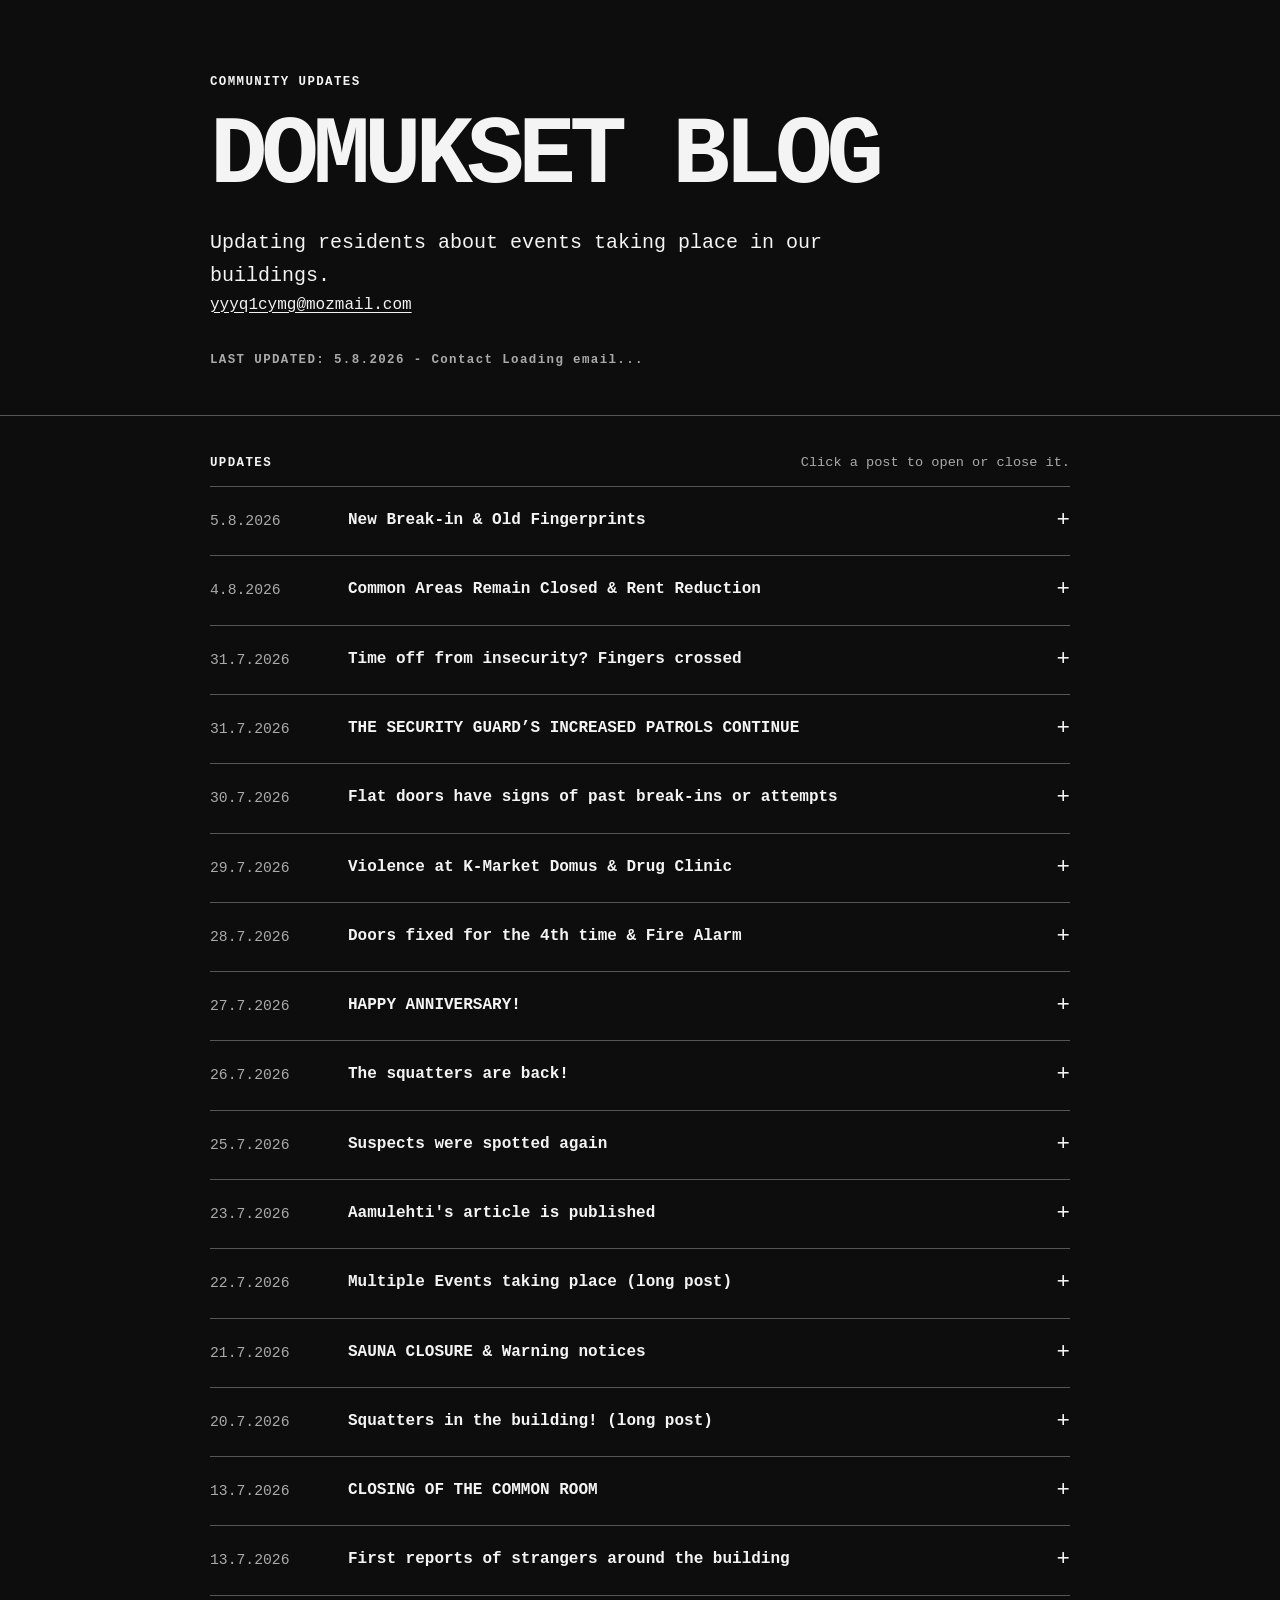
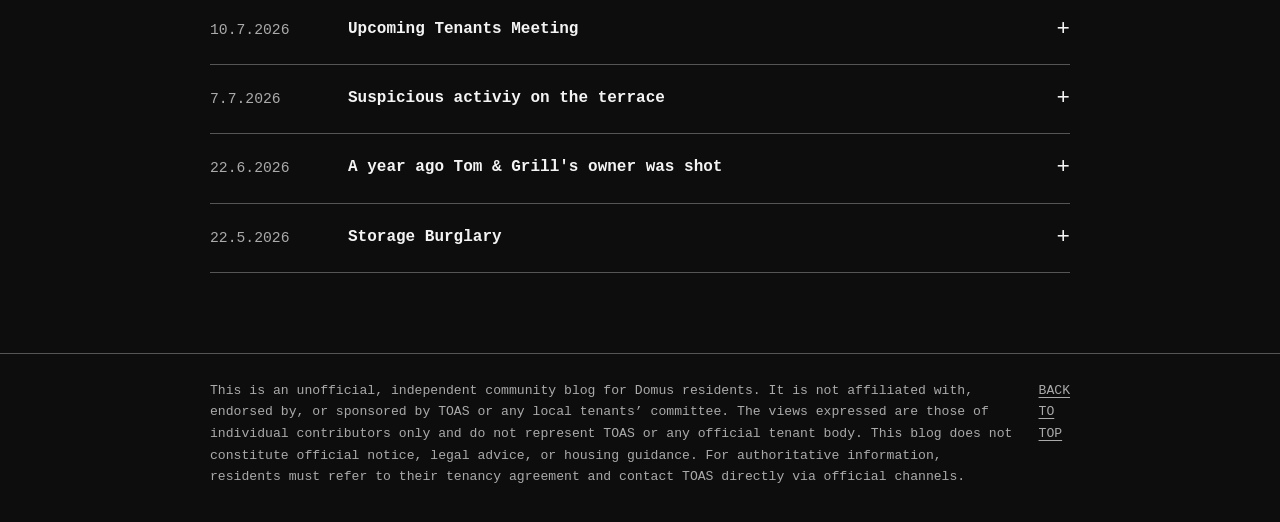
==== index.html @ a1cd07f9 "Update index.html" ====
<!DOCTYPE html>
<html lang="en">
 <head>
  <meta charset="utf-8"/>
  <meta content="width=device-width, initial-scale=1" name="viewport"/>
  <title>DOMUKSET BLOG</title>
  <meta content="Updates for residents of Domus." name="description"/>
  <link href="styles-natural.css" rel="stylesheet"/>
  <script defer="" src="script.js">
  </script>
 </head>
 <body id="top">
  <header class="site-header">
   <div class="page">
    <p class="kicker">COMMUNITY UPDATES</p>
    <h1>DOMUKSET BLOG</h1>
    <p class="introduction">Updating residents about events taking place in our buildings.</p>
	
	<script>setTimeout(function() {
  const parts = ['yy', 'yq', '1c', 'ym', 'g@', 'moz', 'mai', 'l.c', 'om'];
  const email = parts.join('');
  document.getElementById('email-container').innerHTML = '<a href="mailto:' + email + '">' + email + '</a>';
}, 500);</script>
	
<div id="email-container"></div>
    <p class="updated">LAST UPDATED: <time datetime="2026-08-05">5.8.2026</time> - Contact <span id="email-container">Loading email...</span></p>
   </div>
  </header>
  <main class="page">
   <section aria-labelledby="posts-title" class="posts">
    <div class="section-header">
     <h2 id="posts-title">
      UPDATES
     </h2>
     <p>Click a post to open or close it.</p>
    </div>
    
<!-- ==============================================================
NEW POSTS GO HERE. Keep the newest post at the top.

Template:

<details class="post">
  <summary>
    <span class="post-date">
      <time datetime="2026-07-26">26.7.2026</time>
    </span>
    <span class="post-title">Write the post title here</span>
    <span class="post-toggle" aria-hidden="true"></span>
  </summary>
  <div class="post-body">
    <p>Write the update here.</p>
    <div class="photos">
      <figure>
        <a class="photo-link" href="images/260730-1.jpg">
          <img src="images/260730-1.jpg" alt="" loading="lazy" decoding="async">
        </a>
        <figcaption>Write caption.</figcaption>
      </figure>
    </div>
  </div>
</details>
============================================================== -->


<details class="post">
  <summary>
    <span class="post-date">
      <time datetime="2026-08-05">5.8.2026</time>
    </span>
    <span class="post-title">New Break-in & Old Fingerprints</span>
    <span class="post-toggle" aria-hidden="true"></span>
  </summary>
  <div class="post-body">
    <p>Once again, the sauna door has been vandalized in an apparent attempt to gain entry to the premises, an incident that comes as little surprise given that little action has been taken to improve building security. In a related matter, we confirmed today that former residents still have active fingerprint access to the gym and, by extension, the building itself. Despite the housing company being notified of this issue on 13.7, the problem remains unresolved. Compounding the issue, residents from nearby buildings who hold valid gym credentials are oblivious to the ongoing security breaches—and thus, are not on guard against outsiders trying to gain entry through their access.</p>
    <div class="photos">
      <figure>
        <a class="photo-link" href="images/260805-1.jpg">
          <img src="images/260805-1.jpg" alt="" loading="lazy" decoding="async">
        </a>
        <figcaption>...</figcaption>
	  </figure>
      <figure>
        <a class="photo-link" href="images/260805-2.jpg">
          <img src="images/260805-2.jpg" alt="" loading="lazy" decoding="async">
        </a>
        <figcaption>...</figcaption>
      </figure>
    </div>
  </div>
</details>


<details class="post">
  <summary>
    <span class="post-date">
      <time datetime="2026-08-04">4.8.2026</time>
    </span>
    <span class="post-title">Common Areas Remain Closed & Rent Reduction</span>
    <span class="post-toggle" aria-hidden="true"></span>
  </summary>

	<div class="post-body">
    <p>The Club Room has been inaccessible since 13.7 (25 days), and the Sauna since 21.7 (15 days). As the security situation remains unclear and common facilities were shut down, some tenants have raised the question of whether a rent reduction should be discussed.</p>
</details>


<details class="post">
  <summary>
    <span class="post-date">
      <time datetime="2026-07-31">31.7.2026</time>
    </span>
    <span class="post-title">Time off from insecurity? Fingers crossed</span>
    <span class="post-toggle" aria-hidden="true"></span>
  </summary>

	<div class="post-body">
    <p>As previously reported on 29.7, a violent robbery took place at K-Market Domus involving four suspects, three of whom were arrested (<a href="https://www.aamulehti.fi/rikos/art-2000012174489.html" target="_blank" rel="noopener noreferrer">article</a>). Some of the suspects loosely matched the descriptions previously given of the people suspected of squatting in our building, so it is possible that the situation may be calmer for the time being. However, similar problems may return, as the addiction clinic that brings troubled people to the area continues to operate approximately 200 metres from Domus (<a href="https://suuntasi.fi/toimipisteet/suunta" target="_blank" rel="noopener noreferrer">website</a>), while the building remains relatively easy to access for anyone looking for a place to stay. These recent incidents are not the first cases of outsiders using the building’s common areas. Please remain vigilant and continue reporting any suspicious activity.</p>
</details>


<details class="post">
  <summary>
    <span class="post-date">
      <time datetime="2026-07-31">31.7.2026</time>
    </span>
    <span class="post-title">THE SECURITY GUARD’S INCREASED PATROLS CONTINUE</span>
    <span class="post-toggle" aria-hidden="true"></span>
  </summary>

	<div class="post-body">
    <p>NOTICE: "The security guard’s increased patrols at the property will continue until further notice. The security guard reports on each visit, and we receive information about observations daily. Maintenance staff are also aware of vandalism and, when possible, visit the property more frequently. As the property owner, we have filed criminal reports with the Police regarding the acts of vandalism targeted at the property. We hope this will contribute to the Police taking active measures to ensure peace and safety in the residential area. We thank tenants for their active role in maintaining shared safety. It is always helpful to notify us of any observations. You may report any signs of break-ins or other disturbances, e.g. by submitting a fault report. In serious disturbance situations, the Police remain the primary authority to contact."</p>
</details>


<details class="post">
  <summary>
    <span class="post-date">
      <time datetime="2026-07-30">30.7.2026</time>
    </span>
    <span class="post-title">Flat doors have signs of past break-ins or attempts</span>
    <span class="post-toggle" aria-hidden="true"></span>
  </summary>

  <div class="post-body">
    <p>Maintenance worker shares that he found clothes and shoes in the sauna a few days ago confirming the squatters have used the premises before. He also mentioned people squatting Vanha Domus sauna/shower areas and even setting up an empty cardboard box to deposit their used needless, cleaning person knew about it for about a month but didn't report it.</p>
<!--    <p>Many flat doors have signs of past break-ins or at least attempts. They are not recent but it shows it has happened before. Only The Housing Company knows about the details.</p>

    <div class="photos">
      <figure>
        <a class="photo-link" href="images/260730-1.jpg">
          <img src="images/260730-1.jpg" alt="" loading="lazy" decoding="async">
        </a>
        <figcaption>Normal Door.</figcaption>
      </figure>
	  <figure>
        <a class="photo-link" href="images/260730-2.jpg">
          <img src="images/260730-2.jpg" alt="" loading="lazy" decoding="async">
        </a>
        <figcaption>...</figcaption>
      </figure>
	  <figure>
        <a class="photo-link" href="images/260730-3.jpg">
          <img src="images/260730-3.jpg" alt="" loading="lazy" decoding="async">
        </a>
        <figcaption>...</figcaption>
      </figure>
	  <figure>
        <a class="photo-link" href="images/260730-4.jpg">
          <img src="images/260730-4.jpg" alt="" loading="lazy" decoding="async">
        </a>
        <figcaption>...</figcaption>
      </figure>
	  <figure>
        <a class="photo-link" href="images/260730-5.jpg">
          <img src="images/260730-5.jpg" alt="" loading="lazy" decoding="async">
        </a>
        <figcaption>...</figcaption>
      </figure>
	  <figure>
        <a class="photo-link" href="images/260730-6.jpg">
          <img src="images/260730-6.jpg" alt="" loading="lazy" decoding="async">
        </a>
        <figcaption>...</figcaption>
      </figure>
	  <figure>
        <a class="photo-link" href="images/260730-7.jpg">
          <img src="images/260730-7.jpg" alt="" loading="lazy" decoding="async">
        </a>
        <figcaption>...</figcaption>
      </figure>
	  <figure>
        <a class="photo-link" href="images/260730-8.jpg">
          <img src="images/260730-8.jpg" alt="" loading="lazy" decoding="async">
        </a>
        <figcaption>Service Room 8th floor.</figcaption>
      </figure>
    </div>
  </div>
  -->
</details>


<details class="post">
  <summary>
    <span class="post-date">
      <time datetime="2026-07-29">29.7.2026</time>
    </span>
    <span class="post-title">Violence at K-Market Domus & Drug Clinic</span>
    <span class="post-toggle" aria-hidden="true"></span>
  </summary>

  <div class="post-body">
	<p>"A group of four people attempted to steal food in K-market Domus Kaleva in a violent incident on Wednesday evening. One of the suspects attacked the store's clerk. They are suspected of attempted aggravated robbery (<a href="https://www.aamulehti.fi/rikos/art-2000012174489.html" target="_blank" rel="noopener noreferrer">article</a>).
    <p>"I was actually there to witness this incident. Three guys and one girl were robbing the store (not sure if only food/alcohol or if they tried to get money as well). the door was either jammed or locked on purpose and they were rumbling inside so a bypasser went to yank the door open. they got out and the cashier screamed at us to go help her and not let them get away and apparently she had been physically attacked. apparently they had a screwdriver which they used as a weapon. the three guys manage to get away and start sprinting but the girl was caught. we stayed there and waited for the police to come. not sure if they caught the guys or not, but at least the girl was taken into custody."</p>
    <div class="photos">
      <figure>
        <a class="photo-link" href="images/260729-1.jpg">
          <img src="images/260729-1.jpg" alt="" loading="lazy" decoding="async">
        </a>
        <figcaption>K-Market Domus.</figcaption>
		<a class="photo-link" href="images/260729-2.jpg">
          <img src="images/260729-2.jpg" alt="" loading="lazy" decoding="async">
        </a>
        <figcaption>...</figcaption>
		<a class="photo-link" href="images/260729-3.jpg">
          <img src="images/260729-3.jpg" alt="" loading="lazy" decoding="async">
        </a>
        <figcaption>...</figcaption>
		<a class="photo-link" href="images/260729-4.jpg">
          <img src="images/260729-4.jpg" alt="" loading="lazy" decoding="async">
        </a>
        <figcaption>...</figcaption>
		<a class="photo-link" href="images/260729-5.jpg">
          <img src="images/260729-5.jpg" alt="" loading="lazy" decoding="async">
        </a>
        <figcaption>...</figcaption>
      </figure>
    </div>
	<p>A neighbor reports that last year a clinic for addictions was opened in Kaleva, very close to our building and since then we have been a increase in violence, theft and break-ins - Suuntasi Päihdepalvelut Oy (<a href="https://suuntasi.fi/toimipisteet/suunta/" target="_blank" rel="noopener noreferrer">link</a>)</p>
	
	<p>"Last summer many addicts started hanging out in Kaleva for whatever reason, I saw them checking for bikes to steal at night from buildings yards and even shooting drugs with needles at the tram stop at 6pm, they used to hangout in the corner of Kmarket Domus very often."</p>

    <div class="photos">
      <figure>
        <a class="photo-link" href="images/260729-0.jpg">
          <img src="images/260729-0.jpg" alt="" loading="lazy" decoding="async">
        </a>
        <figcaption>Suunta Clinic location.</figcaption>
      </figure>
    </div>
  </div>
</details>


    <details class="post">
     <summary>
      <span class="post-date">
       <time datetime="2026-07-28">
        28.7.2026
       </time>
      </span>
      <span class="post-title">Doors fixed for the 4th time & Fire Alarm</span>
      <span aria-hidden="true" class="post-toggle">
      </span>
     </summary>
     <div class="post-body">
      <p>Club Room and Sauna doors fixed for the 4th time in 8 days. The Housing Company understands our frustation but asks us to keep a "calm mind" because they "have taken several measures to solve the situation"</p>
      <div class="photos">
       <figure class="photo-item">
        <a class="photo-link" href="images/260728-1.jpg">
         <img alt="Club Room" aria-describedby="photo-caption-1" decoding="async" loading="lazy" src="images/260728-1.jpg"/>
        </a>
        <figcaption id="photo-caption-1">
         Club Room
        </figcaption>
       </figure>
       <figure class="photo-item">
        <a class="photo-link" href="images/260728-2.jpg">
         <img alt="Sauna" aria-describedby="photo-caption-2" decoding="async" loading="lazy" src="images/260728-2.jpg"/>
        </a>
        <figcaption id="photo-caption-2">
         Sauna
        </figcaption>
       </figure>
      </div>
      <p>The Housing Company blocks the Laundry Room's window</p>
      <div class="photos">
       <figure class="photo-item">
        <a class="photo-link" href="images/260728-3.jpg">
         <img alt="Laundry Room" aria-describedby="photo-caption-3" decoding="async" loading="lazy" src="images/260728-3.jpg"/>
        </a>
        <figcaption id="photo-caption-3">
         Laundry Room
        </figcaption>
       </figure>
      </div>
      <p>Signs of past break-ins in several flat doors are found. They are not recent but it shows there have been flats broken into before or at least attempted. Flat door example below, clear damage on the wooden frame from the left side and the metallic bar on the right side covers the rest of the damage, same as the recent crow bar work in the club room and sauna.</p>
      <div class="photos">
       <figure class="photo-item">
        <a class="photo-link" href="images/260728-4.jpg">
         <img alt="Flat Door" aria-describedby="photo-caption-4" decoding="async" loading="lazy" src="images/260728-4.jpg"/>
        </a>
        <figcaption id="photo-caption-4">
         Flat Door
        </figcaption>
       </figure>
      </div>
      <p>A neighbor reported that a bicycle was stolen from the bike storage area. As unauthorized people continue to gain access to the building, there is an ongoing risk of further theft and property damage. The bike storage door also shows extensive damage from previous break-ins, making it unclear how often similar incidents may have occurred without residents being informed.</p>
      <div class="photos">
       <figure class="photo-item">
        <a class="photo-link" href="images/260722-5.jpg">
         <img alt="Bike storage door" aria-describedby="photo-caption-5" decoding="async" loading="lazy" src="images/260722-5.jpg"/>
        </a>
        <figcaption id="photo-caption-5">
         Bike storage door
        </figcaption>
       </figure>
      </div>
	  <p>21:00 - "The main suspect is waiting by the garage door right now wearing a red jacket. I saw him going around the building checking entrance doors. Now just waiting by the garage ramp. I went up to get my phone and make a photo/video of him but he was gone when I came back down"</p>
	  <p>23:50 - "Finally good news, I saw for the first time the security guard taking the elevator to the 8h floor."</p>
	  <p>00:30 - Half past midnight the fire alarm went off. Firefighters arrived. This was the third time we had alarms going off the past week. Twice in the corridor downstairs and first time all over the building. After the fire truck left, a maintenance worker reported 2 suspicious guys trying to get into the building.</p>
	  <div class="photos">
       <figure class="photo-item">
        <a class="photo-link" href="images/260728-5.jpg">
         <img alt="" aria-describedby="photo-caption-5" decoding="async" loading="lazy" src="images/260728-5.jpg"/>
        </a>
        <figcaption id="photo-caption-5">...</figcaption>
       </figure>
      </div>
     </div>
    </details>
    <details class="post">
     <summary>
      <span class="post-date">
       <time datetime="2026-07-27">
        27.7.2026
       </time>
      </span>
      <span class="post-title">HAPPY ANNIVERSARY!</span>
      <span aria-hidden="true" class="post-toggle">
      </span>
     </summary>
     <div class="post-body">
      <p>Today it has been 1 week since the squatters officially moved in the 8th floor, 2 weeks since they were seen inside the building and 3 weeks since suspicious activity started being reported.</p>
     </div>
    </details>
    <details class="post">
     <summary>
      <span class="post-date">
       <time datetime="2026-07-26">26.7.2026</time>
      </span>
      <span class="post-title">The squatters are back!</span>
      <span aria-hidden="true" class="post-toggle">
      </span>
     </summary>
     <div class="post-body">
      <p>Squatters are back in the building! Club Room door vandalized for the 4th time this week</p>
	  <p>The Housing Company is updated once again by the tenants committee after community discussion: "We are sad to inform you that the situation is far from over. After the temporary suspension of the Kulku app, the building felt quieter for a short while. Less people going in and out. But as the weather turned bad on Saturday night, the squatters came back. Once again the doors of the club room and the sauna are vandalized. It is possible that this time the ..(redacted).. was used to gain access to the building, or the ..(redacted).. door, or any of the other ..(redacted).. access points this building has. There are plenty of options to get into the building and we strongly welcome you to personally visit the premises to understand all the ways outsiders can get in. Please contact us for a guided tour.
		Whatever The Housing Company did so far did not work and we haven't seen the security guard that The Housing Company promised. At this point, the only thing that could stop them from breaking in is being arrested, but the police don't want to come unless we can guarantee them that the squatters are present in the building at the time of the call. We urge The Housing Company to facilitate that by: 1) ...(redacted)... and 2) ...(redacted)...
		Since there is no interest in installing cameras or any similar upgrade of the current security system, the proposed workaround is free and could lead to an arrest. We beg you not to wait until this situation escalates and tenants become the victims of preventable violence."</p>
      <div class="photos">
       <figure class="photo-item">
        <a class="photo-link" href="images/260726-1.jpg">
         <img alt="Laundry." aria-describedby="photo-caption-6" decoding="async" loading="lazy" src="images/260726-1.jpg"/>
        </a>
        <figcaption id="photo-caption-6">
         Laundry.
        </figcaption>
       </figure>
       <figure class="photo-item">
        <a class="photo-link" href="images/260726-2.jpg">
         <img alt="Club Room." aria-describedby="photo-caption-7" decoding="async" loading="lazy" src="images/260726-2.jpg"/>
        </a>
        <figcaption id="photo-caption-7">
         Club Room.
        </figcaption>
       </figure>
       <figure class="photo-item">
        <a class="photo-link" href="images/260726-3.jpg">
         <img alt="Sauna." aria-describedby="photo-caption-8" decoding="async" loading="lazy" src="images/260726-3.jpg"/>
        </a>
        <figcaption id="photo-caption-8">
         Sauna.
        </figcaption>
       </figure>
      </div>
     </div>
    </details>
    <details class="post">
     <summary>
      <span class="post-date">
       <time datetime="2026-07-25">25.7.2026</time>
      </span>
      <span class="post-title">
       Suspects were spotted again
      </span>
      <span aria-hidden="true" class="post-toggle">
      </span>
     </summary>
     <div class="post-body">
      <p>21:50 - "2 drunk people wondering outside the building. They really want to go inside it seems. Young woman with a plastic bag in jeans with an old man"</p>
      <p>"Yes, it's them. A couple in their 50s. Skinny guy often carrying a plastic bag with clothes and a smiley (high/drunk) woman following him"</p>
     </div>
    </details>
    
	
    <details class="post">
     <summary>
      <span class="post-date">
       <time datetime="2026-07-23">23.7.2026</time>
      </span>
      <span class="post-title">Aamulehti's article is published</span>
      <span aria-hidden="true" class="post-toggle">
      </span>
     </summary>
     <div class="post-body">
      <p>
       <a href="https://www.aamulehti.fi/tampere/art-2000012159369.html">
        https://www.aamulehti.fi/tampere/art-2000012159369.html
       </a>
      </p>
      <div class="photos">
       <figure class="photo-item">
        <a class="photo-link" href="images/260723-1.jpg">
         <img alt="" decoding="async" loading="lazy" src="images/260723-1.jpg"/>
        </a>
        <figcaption id="photo-caption-9">
         ...
        </figcaption>
       </figure>
       <figure class="photo-item">
        <a class="photo-link" href="images/260723-2.jpg">
         <img alt="" decoding="async" loading="lazy" src="images/260723-2.jpg"/>
        </a>
        <figcaption id="photo-caption-10">
         ...
        </figcaption>
       </figure>
       <figure class="photo-item">
        <a class="photo-link" href="images/260723-3.jpg">
         <img alt="" decoding="async" loading="lazy" src="images/260723-3.jpg"/>
        </a>
        <figcaption id="photo-caption-11">
         ...
        </figcaption>
       </figure>
       <figure class="photo-item">
        <a class="photo-link" href="images/260723-4.jpg">
         <img alt="" decoding="async" loading="lazy" src="images/260723-4.jpg"/>
        </a>
        <figcaption id="photo-caption-12">
         ...
        </figcaption>
       </figure>
       <figure class="photo-item">
        <a class="photo-link" href="images/260723-5.jpg">
         <img alt="" decoding="async" loading="lazy" src="images/260723-5.jpg"/>
        </a>
        <figcaption id="photo-caption-13">
         ...
        </figcaption>
       </figure>
       <figure class="photo-item">
        <a class="photo-link" href="images/260723-6.jpg">
         <img alt="" decoding="async" loading="lazy" src="images/260723-6.jpg"/>
        </a>
        <figcaption id="photo-caption-14">
         ...
        </figcaption>
       </figure>
       <figure class="photo-item">
        <a class="photo-link" href="images/260723-7.jpg">
         <img alt="" decoding="async" loading="lazy" src="images/260723-7.jpg"/>
        </a>
        <figcaption id="photo-caption-15">
         ...
        </figcaption>
       </figure>
      </div>
      <p>Comments from the Aamulehti article:
       <br/>
       <br/>Ten years ago, when I lived in a TOAS apartment, a drug user who was staying in the building broke into all the storage lockers and stole bicycles from the bike storage area. He was caught red-handed many times and had, among other things, taken items he’d pilfered from other people’s lockers and put them in his own. Numerous criminal reports were filed with the police and complaints were made to TOAS. The police did nothing, and TOAS stated that this kind of thing is just part of living in a TOAS apartment and you just have to put up with it. Nothing seems to have changed in the past ten years when it comes to living in a TOAS apartment.
       <br/>
       <br/>
       No one is really interested in setting things up so that a break-in isn’t possible or would be as difficult as possible, because…
		  The maintenance company will have extra billable work as a result of the incident.
		  The cleaning company will have extra billable work.
		The locksmith company will have extra billable work.
		The property management company will have extra billable work.
		So why stop a good money-maker when, in the end, the tenant is the one paying for it all?
		It’s important, however, to empathize with the residents’ distress and at least appear to be doing something.
		“You’ve filed a police report, right? You have home insurance, don’t you? And these things happen all the time, don’t they?” These are important phrases that express sympathy for what’s happened, even though we know they don’t offer much comfort.
		You can get inside through the combination locks on the front doors with a little effort, etc.
		There are numerous ways to disable an electric lock on a front door so that it no longer works.
		You can break into the metal doors of storage units in a minute with a crowbar, since the doors and frames are made of sheet metal.
		If there’s enough clearance and the latch doesn’t have a deadbolt, you can get inside almost without leaving a trace.
		And this charade just goes on and on, and nobody really cares—everyone benefits, well, except for the victim of the break-in, but who really cares when these things just keep happening...?
       <br/>
       <br/>
       TOAS could stop skimping on this issue and install surveillance cameras instead of relying on residents to keep an eye on things. Furthermore, the fact that the police don’t dare to go out and catch thieves in the act is pathetic—it’s as if they want to let the thieves get away. They certainly have enough courage for traffic enforcement, though—against taxpayers.</p>
     </div>
    </details>
    <details class="post">
     <summary>
      <span class="post-date">
       <time datetime="2026-07-22">
        22.7.2026
       </time>
      </span>
      <span class="post-title">
       Multiple Events taking place (long post)
      </span>
      <span aria-hidden="true" class="post-toggle">
      </span>
     </summary>
     <div class="post-body">
      <p>11:19 - "Club room door was fixed just now."</p>
      <p>"Considering the Kulku app, people leaving the door open for long times when they are moving, the businesses operating in the building, lots of residents and gym users not even knowing about any of these problems etc, I don’t think it’s realistic to expect that people will not be letting in those who will squat/steal stuff. The only solution in my opinion would be cameras and reopening the common areas so that residents are more likely to notice when something’s off and inform The Housing Company and/or the police."</p>
      <p>14:38 - "The narc couple are back in the building. Told them to leave, told them the police took their stuff last night. They denied everything, lied about having a friend living in the building"</p>
      <p>The Housing Company: "...emails are often red through each day, although you might not hear back from us right away. We focus on taking necessary decisions and actions and reply when the time allows.... we take all safety reports seriously.... when we make a decision there is always good ground for it... Closing the areas that outsiders are trying to use is an effective step. This way we block their access to the wanted areas and they start losing interest... the guard is touring the premises actively. Nevertheless it is of utmost importance that tenants call the police if they notice outsiders in or near the building. We are planning on emptying the common room of all old furniture soon, we will send a notice to tenants once this will be done. ​A ​small renovation/update is necessary."</p>
      <p>The Housing Company was informed that all doors in the building bear clear signs of repeated vandalism and break-in attempts. This is not a new problem, it has been ongoing for a considerable time, and we have yet to see any meaningful action taken to address it.</p>
      <div class="photos">
       <figure class="photo-item">
        <a class="photo-link" href="images/260722-1.jpg">
         <img alt="" decoding="async" loading="lazy" src="images/260722-1.jpg"/>
        </a>
        <figcaption id="photo-caption-16">
         ...
        </figcaption>
       </figure>
       <figure class="photo-item">
        <a class="photo-link" href="images/260722-2.jpg">
         <img alt="" decoding="async" loading="lazy" src="images/260722-2.jpg"/>
        </a>
        <figcaption id="photo-caption-17">
         ...
        </figcaption>
       </figure>
       <figure class="photo-item">
        <a class="photo-link" href="images/260722-3.jpg">
         <img alt="" decoding="async" loading="lazy" src="images/260722-3.jpg"/>
        </a>
        <figcaption id="photo-caption-18">
         ...
        </figcaption>
       </figure>
       <figure class="photo-item">
        <a class="photo-link" href="images/260722-4.jpg">
         <img alt="" decoding="async" loading="lazy" src="images/260722-4.jpg"/>
        </a>
        <figcaption id="photo-caption-19">
         ...
        </figcaption>
       </figure>
       <figure class="photo-item">
        <a class="photo-link" href="images/260722-5.jpg">
         <img alt="" decoding="async" loading="lazy" src="images/260722-5.jpg"/>
        </a>
        <figcaption id="photo-caption-20">
         ...
        </figcaption>
       </figure>
      </div>
      <p>Residents place more printed notices about the situation in all entrance doors informing neighbors not to let anyone in when they open the door.</p>
      <p>13:00 - A new break-in is discovered by residents. Club Room AND also the Sauna!</p>
      <div class="photos">
       <figure class="photo-item">
        <a class="photo-link" href="images/260722-6.jpg">
         <img alt="Club Room 2nd break in." aria-describedby="photo-caption-21" decoding="async" loading="lazy" src="images/260722-6.jpg"/>
        </a>
        <figcaption id="photo-caption-21">
         Club Room 2nd break in.
        </figcaption>
       </figure>
       <figure class="photo-item">
        <a class="photo-link" href="images/260722-7.jpg">
         <img alt="Sauna." aria-describedby="photo-caption-22" decoding="async" loading="lazy" src="images/260722-7.jpg"/>
        </a>
        <figcaption id="photo-caption-22">
         Sauna.
        </figcaption>
       </figure>
      </div>
      <p>15:20 - Aamulehti's journalist visits the building</p>
     </div>
    </details>
    <details class="post">
     <summary>
      <span class="post-date">
       <time datetime="2026-07-21">
        21.7.2026
       </time>
      </span>
      <span class="post-title">SAUNA CLOSURE & Warning notices</span>
      <span aria-hidden="true" class="post-toggle">
      </span>
     </summary>
     <div class="post-body">
      <p>NOTICE: The common room of the property was closed last week due to repeated vandalism and unauthorized people spending time in the common room. Due to recent events, we are extending the closures to also include the sauna and fireplace room. These facilities will remain closed until the situation calms down. We will inform the tenants when the facilities are ready to be reopened for use. A security guard has been and will continue to patrol the property more frequently. A locksmith has been assigned to inspect all exterior doors of the property and ensure that their mechanisms are working properly. There is some unrest in the Kaleva area, and several properties are facing the risk of break-ins. It is extremely important that, as a tenant, you submit a fault report if you notice that a door does not close properly. If you notice unauthorized people on the property, contact the police immediately.</p>
      <p>Neighbors place warning notices in all entrances and elevators. Please do not let any strangers enter the building when you are going in or out.</p>
      <div class="photos">
       <figure class="photo-item">
        <a class="photo-link" href="images/260721-3.jpg">
         <img alt="" decoding="async" loading="lazy" src="images/260721-3.jpg"/>
        </a>
        <figcaption id="photo-caption-23">
         ...
        </figcaption>
       </figure>
       <figure class="photo-item">
        <a class="photo-link" href="images/260721-4.jpg">
         <img alt="" decoding="async" loading="lazy" src="images/260721-4.jpg"/>
        </a>
        <figcaption id="photo-caption-24">
         ...
        </figcaption>
       </figure>
       <figure class="photo-item">
        <a class="photo-link" href="images/260721-1.jpg">
         <img alt="" decoding="async" loading="lazy" src="images/260721-1.jpg"/>
        </a>
        <figcaption id="photo-caption-25">
         ...
        </figcaption>
       </figure>
       <figure class="photo-item">
        <a class="photo-link" href="images/260721-2.jpg">
         <img alt="" decoding="async" loading="lazy" src="images/260721-2.jpg"/>
        </a>
        <figcaption id="photo-caption-26">
         ...
        </figcaption>
       </figure>
      </div>
     </div>
    </details>
    <details class="post">
     <summary>
      <span class="post-date">
       <time datetime="2026-07-20">
        20.7.2026
       </time>
      </span>
      <span class="post-title">
       Squatters in the building! (long post)
      </span>
      <span aria-hidden="true" class="post-toggle">
      </span>
     </summary>
     <div class="post-body">
      <p>8:00 - "This morning the lever that holds the lock on the basement door
            leading to the bike storage and laundry room etc. was in the down
            (open) position. Someone has also stuffed a wad of tissue paper into
            the hole to keep the lock from latching. I removed it but the lock
            didn't seem to spring back to the locked position as readily as before."</p>
      <div class="photos">
       <figure class="photo-item">
        <a class="photo-link" href="images/260720-0.jpg">
         <img alt="Bike Storage/Laundry entrance door." aria-describedby="photo-caption-27" decoding="async" loading="lazy" src="images/260720-0.jpg"/>
        </a>
        <figcaption id="photo-caption-27">
         Bike Storage/Laundry entrance door.
        </figcaption>
       </figure>
       <figure class="photo-item">
        <a class="photo-link" href="images/260720-1.jpg">
         <img alt="Club Room door." aria-describedby="photo-caption-28" decoding="async" loading="lazy" src="images/260720-1.jpg"/>
        </a>
        <figcaption id="photo-caption-28">
         Club Room door.
        </figcaption>
       </figure>
      </div>
      <p>11:47 - "At this second two drunk none residents just broke to the terrace. Older guy and a very young woman. I asked do they live here and they said no, our friend does. I saw him already there and now it is confirmed they open the terrace door. Now they might took elevator to leave (another strike of door which left open) but they are not first time here. I am not going back there yet. The guy is having some clothes in the transparent plastic bag."</p>
      <p>"I have seen them before at the lobby. Someone was letting them in the building so I thought their friend actually lived here despite looking super dodgy. This is the second time they try to open the club room. Lori and I just checked the emergency stairs and other places where we had people sleeping before, everything seems to be clean so no signs of squatting this time."</p>
	  <p>13:00 - The Housing Company is informed about the situation by the tenants committee: Outsiders continue to gain access to the building and make their way up to the rooftop terrace, where they drink and—yet again—attempted to force entry into the club room earlier today. We suspect they are looking for a place to sleep, as they appeared to be heavily intoxicated. Notably, this occurred today, Monday, at midday—so this is not a late Saturday night issue caused by residents overindulging. These individuals are clearly outsiders. At times, they also gather and drink outside the building, on what used to be the restaurant terrace, which now sits abandoned and unkempt. In addition, another building entrance was tampered with: paper was stuffed into the lock mechanism to prevent the door from closing properly, allowing outsiders to open it without a key. Two weeks ago, the Housing Company sent a notification to all residents asking them not to let strangers in. However, this measure falls short, as our building houses a gym in the basement that is accessible to many residents from neighboring buildings. This creates a constant flow of people entering the premises—over whom we have no control, and whom we cannot reasonably inform about the ongoing security risks. This adds a significant layer of complexity to the problem. We previously had a security company that would conduct random patrols, typically once per night. However, no one has reported seeing these patrols for a long time—easily one to two years. As we mentioned in our previous email, closing the club room did little to reassure anyone here, as we failed to see how that measure addressed the underlying security issues. In fact, it proved to be both ineffective and counterproductive: by leaving the top-floor area—club room and terrace—less frequented by tenants, it has only made the space more inviting for outsiders to use and abuse without being observed. The residents are deeply concerned, and we urge the Housing Company to take tangible action before the situation escalates further.</p>
      <p>21:30 - "They managed to break in the club room. They are sleeping there. They have an axe and drug cooking stuff, I will take everything and call the police" - Police entered the club room at 22:28 but the squatters were not present anymore, the police took the axe and the chemistry lab containers.</p>
      <div class="photos">
       <figure class="photo-item">
        <a class="photo-link" href="images/260720-2.jpg">
         <img alt="" decoding="async" loading="lazy" src="images/260720-2.jpg"/>
        </a>
        <figcaption id="photo-caption-29">
         ...
        </figcaption>
       </figure>
       <figure class="photo-item">
        <a class="photo-link" href="images/260720-3.jpg">
         <img alt="" decoding="async" loading="lazy" src="images/260720-3.jpg"/>
        </a>
        <figcaption id="photo-caption-30">
         ...
        </figcaption>
       </figure>
       <figure class="photo-item">
        <a class="photo-link" href="images/260720-4.jpg">
         <img alt="" decoding="async" loading="lazy" src="images/260720-4.jpg"/>
        </a>
        <figcaption id="photo-caption-31">
         ...
        </figcaption>
       </figure>
       <figure class="photo-item">
        <a class="photo-link" href="images/260720-5.jpg">
         <img alt="" decoding="async" loading="lazy" src="images/260720-5.jpg"/>
        </a>
        <figcaption id="photo-caption-32">
         ...
        </figcaption>
       </figure>
       <figure class="photo-item">
        <a class="photo-link" href="images/260720-6.jpg">
         <img alt="" decoding="async" loading="lazy" src="images/260720-6.jpg"/>
        </a>
        <figcaption id="photo-caption-33">
         ...
        </figcaption>
       </figure>
      </div>
      <p>The same night The Housing Company was informed about the first confirmed squatting incident by the tenants committee: The situation continues to escalate and has now reached an alarming and unsustainable level. Your continued silence on these matters is deeply concerning and does nothing to reassure the residents or address the growing threats we are facing. The closure of the club room, which is now inaccessible to tenants, has inadvertently created an ideal hideout for drug users seeking shelter. After two failed attempts to break in through the door, the intruders successfully gained entry using [redacted] . This issue was reported on multiple occasions, yet the issue was never properly resolved. Inside the club room, we discovered drug paraphernalia, an axe, and other bladed weapons—all of which were handed over to the police. Two police vans responded to the scene, but the squatters had already vacated the premises before their arrival. Since they did not see the police, it is highly likely that they will return and continue their attempts to access the building. In our previous email, we inquired about the private security company that used to conduct nighttime patrols. Those patrols have not been observed for a long time, and their absence is now being felt acutely. Today, several tenants expressed fear and disappointment, and some even began organizing a group visit to your office to demand immediate action. We advised them that written communication would be more effective, as it ensures that messages reach the appropriate decision-makers rather than being directed at front-desk staff who may not have the authority to act. We fully understand that this is a complex issue, and we are not blind to the broader societal challenges tied to the current economic climate. However, we urge you to treat safety reports with the seriousness they deserve. Recent responses—such as generic emails asking residents not to let strangers in and the counterproductive closure of the club room—have done little to address the root of the problem and have only deepened residents' frustration. Please find attached photos documenting the severity of today's events. The situation has become quite chaotic, and we look forward to your prompt and concrete response.</p>
     </div>
    </details>
    <details class="post">
     <summary>
      <span class="post-date">
       <time datetime="2026-07-13">13.7.2026</time>
      </span>
      <span class="post-title">CLOSING OF THE COMMON ROOM</span>
      <span aria-hidden="true" class="post-toggle">
      </span>
     </summary>
     <div class="post-body">
      <p>NOTICE: After finding out there was a party on 29.6 that ended with police presence because party goers climbed on the roof top of the building, The Housing Company decides to close the Club Room to all residents citing vandalism in the premises, which was NOT caused by the party.</p>
      <p>Following community discussions, the Housing Company has been informed that residents fail to see the connection between the closure of the club room and the security issues we have been experiencing in the building. The root of the problem lies elsewhere—namely, in uncontrolled building access through the main entrances and the outdated fingerprint system that still grants entry to former residents and outsiders. The club room was never the issue. As a result, many residents feel unfairly penalized by the Housing Company's unilateral decision. They are now asking for a clear explanation and, more importantly, a concrete solution to restore access as soon as possible. We would like to formally request that the club room be equipped with the One4all access system, which would allow controlled and traceable entry for authorized tenants only.</p>
     </div>
    </details>
    <details class="post">
     <summary>
      <span class="post-date">
       <time datetime="2026-07-13">13.7.2026</time>
      </span>
      <span class="post-title">First reports of strangers around the building</span>
      <span aria-hidden="true" class="post-toggle">
      </span>
     </summary>
     <div class="post-body">
      <p>"I noticed two completely unfamiliar individuals on the terrace—an older couple who remained there for the entire day. I wouldn't go so far as to use metaphors to describe them, but they were clearly not students. I was genuinely surprised to find them near the sauna doors almost every time I stepped out for a cigarette. At first, I considered reporting this in the chat, but I hesitated—worried I might be jumping to conclusions. After all, they could have been visiting someone's parents, and I didn't want to raise a false alarm. In hindsight, however, given the ongoing security issues, it is possible that the open terrace doors may have facilitated their access and that they were, in fact, squatting."</p>
     </div>
    </details>
	
    <details class="post">
     <summary>
      <span class="post-date">
       <time datetime="2026-07-10">10.7.2026</time>
      </span>
      <span class="post-title">Upcoming Tenants Meeting</span>
      <span aria-hidden="true" class="post-toggle">
      </span>
     </summary>
     <div class="post-body">
      <p>All residents are cordially invited to the upcoming tenants' meeting, which will take place on 24.7 in the UD club room. Invitations have been posted on the notice boards and shared on our Telegram channel. The main topic of discussion will be the current security situation in the building. For the full agenda, please refer to the invitations.</p>
     </div>
    </details>
	
	
    <details class="post">
     <summary>
      <span class="post-date">
       <time datetime="2026-07-07">7.7.2026</time>
      </span>
      <span class="post-title">Suspicious activiy on the terrace</span>
      <span aria-hidden="true" class="post-toggle">
      </span>
     </summary>
     <div class="post-body">
      <p>Neighbors report suspicious activity on the terrace, doors keep appearing open side to side.</p>
      <div class="photos">
       <figure class="photo-item">
        <a class="photo-link" href="images/260707.jpg">
         <img alt="Terrace doors." aria-describedby="photo-caption-34" decoding="async" loading="lazy" src="images/260707.jpg"/>
        </a>
        <figcaption id="photo-caption-34">
         Terrace doors.
        </figcaption>
       </figure>
      </div>
     </div>
    </details>
	

    <details class="post">
     <summary>
      <span class="post-date">
       <time datetime="2026-06-22">
        22.6.2026
       </time>
      </span>
      <span class="post-title">A year ago Tom & Grill's owner was shot</span>
      <span aria-hidden="true" class="post-toggle">
      </span>
     </summary>
     <div class="post-body">
      <p>"A Tampere-based restaurant owner was shot in the jaw on Midsummer’s Eve – He has now spoken to Aamulehti about the incident and how he was victim of an attack that ended with a gunshot"<br>https://www.aamulehti.fi/rikos/art-2000011316144.html
      </p>
	  <div class="photos">
      <figure>
        <a class="photo-link" href="images/260622-1.jpg">
          <img src="images/260622-1.jpg" alt="" loading="lazy" decoding="async">
        </a>
        <figcaption>...</figcaption>
      </figure>
	  <figure>
        <a class="photo-link" href="images/260622-2.jpg">
          <img src="images/260622-2.jpg" alt="" loading="lazy" decoding="async">
        </a>
        <figcaption>...</figcaption>
      </figure>
	  <figure>
        <a class="photo-link" href="images/260622-3.jpg">
          <img src="images/260622-3.jpg" alt="" loading="lazy" decoding="async">
        </a>
        <figcaption>...</figcaption>
      </figure>
	  <figure>
        <a class="photo-link" href="images/260622-4.jpg">
          <img src="images/260622-4.jpg" alt="" loading="lazy" decoding="async">
        </a>
        <figcaption>...</figcaption>
      </figure>
	  <figure>
        <a class="photo-link" href="images/260622-5.jpg">
          <img src="images/260622-5.jpg" alt="" loading="lazy" decoding="async">
        </a>
        <figcaption>...</figcaption>
      </figure>
	  <figure>
        <a class="photo-link" href="images/260622-6.jpg">
          <img src="images/260622-6.jpg" alt="" loading="lazy" decoding="async">
        </a>
        <figcaption>...</figcaption>
      </figure>
	  <figure>
        <a class="photo-link" href="images/260622-7.jpg">
          <img src="images/260622-7.jpg" alt="" loading="lazy" decoding="async">
        </a>
        <figcaption>...</figcaption>
      </figure>
    </div>
     </div>
    </details>
 	
	
    <details class="post">
     <summary>
      <span class="post-date">
       <time datetime="2026-05-22">
        22.5.2026
       </time>
      </span>
      <span class="post-title">
       Storage Burglary
      </span>
      <span aria-hidden="true" class="post-toggle">
      </span>
     </summary>
     <div class="post-body">
      <p>In the past few days someone entered the storage area in Uusi Domus and broke into several lockers by force. After a quick inspection we saw that affected lockers include at least 10 units, maybe more.
      Please check your belongings and report any theft to The Housing Company and the police. The Housing Company sent a general email for tenants to check their storages for possible stolen items.</p>
     </div>
    </details>
   </section>
  </main>
  <footer class="site-footer">
   <div class="page">
    <p>This is an unofficial, independent community blog for Domus residents. It is not affiliated with, endorsed by, or sponsored by TOAS or any local tenants’ committee. The views expressed are those of individual contributors only and do not represent TOAS or any official tenant body. This blog does not constitute official notice, legal advice, or housing guidance. For authoritative information, residents must refer to their tenancy agreement and contact TOAS directly via official channels.</p>
    <p><a href="#top">BACK TO TOP</a></p>
   </div>
  </footer>
  <div aria-label="Expanded image viewer" aria-modal="true" class="lightbox" hidden="" id="image-lightbox" role="dialog">
   <button aria-label="Close expanded image" class="lightbox-close" id="lightbox-close" type="button">
    ×
   </button>
   <button aria-label="Show previous image" class="lightbox-nav lightbox-previous" id="lightbox-previous" type="button">
    ←
   </button>
   <div class="lightbox-content">
    <img alt="" class="lightbox-image" id="lightbox-image" src=""/>
    <div class="lightbox-meta">
     <p class="lightbox-caption" id="lightbox-caption">
     </p>
     <p aria-live="polite" class="lightbox-counter" id="lightbox-counter">
     </p>
    </div>
   </div>
   <button aria-label="Show next image" class="lightbox-nav lightbox-next" id="lightbox-next" type="button">
    →
   </button>
  </div>
 </body>
</html>
---- styles-natural.css ----
/* DOMUKSET BLOG
   Minimal dark, typewriter-style design for a static GitHub Pages site.
*/

:root {
  color-scheme: dark;

  --paper: #0d0d0d;
  --surface: #151515;
  --surface-hover: #1b1b1b;
  --ink: #f4f4f4;
  --muted: #aaaaaa;
  --line: #555555;
  --soft-line: #2d2d2d;
  --focus: #ffffff;

  --page-width: 860px;
  --reading-width: 68ch;
}

* {
  box-sizing: border-box;
}

html {
  background: var(--paper);
  color: var(--ink);
  scroll-behavior: smooth;
}

body {
  margin: 0;
  background: var(--paper);
  color: var(--ink);
  font-family:
    "Courier New",
    Courier,
    ui-monospace,
    SFMono-Regular,
    Menlo,
    Monaco,
    Consolas,
    monospace;
  font-size: 16px;
  line-height: 1.65;
}

a {
  color: inherit;
  text-underline-offset: 0.2em;
}

a:hover {
  color: #cccccc;
}

img {
  display: block;
  max-width: 100%;
}

button,
summary,
a {
  -webkit-tap-highlight-color: transparent;
}

button {
  font: inherit;
}

.page {
  width: min(calc(100% - 36px), var(--page-width));
  margin-inline: auto;
}

/* Header */

.site-header {
  padding: 72px 0 44px;
  border-bottom: 1px solid var(--line);
}

.kicker,
.updated,
.section-header h2 {
  margin: 0;
  font-size: 0.78rem;
  font-weight: 700;
  letter-spacing: 0.11em;
}

.site-header h1 {
  max-width: 100%;
  margin: 18px 0 24px;
  overflow-wrap: anywhere;
  font-size: clamp(2.6rem, 9vw, 6rem);
  font-weight: 700;
  line-height: 0.95;
  letter-spacing: -0.065em;
}

.introduction {
  max-width: 720px;
  margin: 0;
  font-size: clamp(1rem, 2.3vw, 1.25rem);
  line-height: 1.65;
}

.updated {
  margin-top: 32px;
  color: var(--muted);
}

/* Posts */

main {
  padding: 36px 0 80px;
}

.section-header {
  display: flex;
  align-items: baseline;
  justify-content: space-between;
  gap: 24px;
  padding-bottom: 12px;
  border-bottom: 1px solid var(--line);
}

.section-header p {
  margin: 0;
  color: var(--muted);
  font-size: 0.85rem;
}

.post {
  border-bottom: 1px solid var(--line);
}

.post[open] {
  box-shadow: inset 3px 0 0 var(--ink);
}

.post summary {
  display: grid;
  grid-template-columns: 118px minmax(0, 1fr) 24px;
  gap: 20px;
  align-items: start;
  padding: 22px 0;
  cursor: pointer;
  list-style: none;
  background: var(--paper);
  transition: background-color 150ms ease;
}

.post summary::-webkit-details-marker {
  display: none;
}

.post summary:hover,
.post[open] summary {
  background: var(--surface);
}

.post[open] summary {
  padding-inline: 16px;
  border-bottom: 1px solid var(--soft-line);
}

.post summary:hover .post-title,
.post summary:focus-visible .post-title {
  text-decoration: underline;
  text-decoration-thickness: 1px;
  text-underline-offset: 0.22em;
}

.post summary:focus-visible,
.photo-link:focus-visible,
.lightbox button:focus-visible {
  outline: 2px dashed var(--focus);
  outline-offset: 5px;
}

.post-date {
  color: var(--muted);
  font-size: 0.92rem;
  white-space: nowrap;
}

.post-title {
  font-weight: 700;
  line-height: 1.45;
}

.post-toggle {
  font-size: 1.4rem;
  line-height: 1;
  text-align: right;
}

.post-toggle::before {
  content: "+";
}

.post[open] .post-toggle::before {
  content: "−";
}

.post-body {
  max-width: 720px;
  padding: 26px 0 36px 138px;
}

.post[open] .post-body {
  padding-right: 16px;
}

.post-body > :first-child {
  margin-top: 0;
}

.post-body > :last-child {
  margin-bottom: 0;
}

.post-body p {
  max-width: var(--reading-width);
  margin: 0 0 18px;
  overflow-wrap: anywhere;
}

.post-body > .photos + p {
  margin-top: 32px;
}

/* Photo gallery
   Images keep their natural aspect ratios. Uneven row heights are intentional.
*/

.photos {
  display: grid;
  grid-template-columns: repeat(2, minmax(0, 1fr));
  align-items: start;
  gap: 20px;
  max-width: 720px;
  margin-top: 24px;
}

.photo-item {
  min-width: 0;
  margin: 0;
}

.photo-link {
  display: block;
  width: 100%;
  border: 1px solid var(--line);
  background: #181818;
  color: inherit;
  cursor: zoom-in;
  text-decoration: none;
}

.photo-link:hover {
  border-color: #888888;
}

.photo-link img {
  display: block;
  width: 100%;
  height: auto;
  transition: opacity 150ms ease;
}

.photo-link:hover img {
  opacity: 0.88;
}

.photos figcaption {
  margin-top: 8px;
  color: var(--muted);
  font-size: 0.82rem;
  line-height: 1.5;
}

/* Natural thumbnail sizing: no fixed frame, ratio, crop, or shared height. */
.photos {
  grid-auto-rows: auto;
  align-items: start;
}

.photos .photo-item,
.photos .photo-link {
  height: auto !important;
  min-height: 0 !important;
  aspect-ratio: auto !important;
  overflow: visible;
}

.photos .photo-link img {
  width: 100%;
  height: auto !important;
  max-height: none !important;
  aspect-ratio: auto !important;
  object-fit: initial !important;
}

/* Footer */

.site-footer {
  padding: 26px 0 34px;
  border-top: 1px solid var(--line);
  color: var(--muted);
  font-size: 0.82rem;
}

.site-footer .page {
  display: flex;
  justify-content: space-between;
  gap: 24px;
}

.site-footer p {
  margin: 0;
}

/* Full-screen image viewer */

.lightbox[hidden],
.lightbox button[hidden] {
  display: none;
}

.lightbox {
  position: fixed;
  inset: 0;
  z-index: 9999;
  display: grid;
  place-items: center;
  padding: 24px 76px;
  background: rgba(0, 0, 0, 0.95);
}

.lightbox-content {
  display: flex;
  flex-direction: column;
  align-items: center;
  width: min(100%, 1600px);
  max-height: 100%;
}

.lightbox-image {
  display: block;
  width: auto;
  max-width: 100%;
  height: auto;
  max-height: 84vh;
  border: none;
  background: transparent;
  object-fit: contain;
  cursor: pointer;
}

.lightbox-meta {
  display: flex;
  justify-content: center;
  gap: 18px;
  width: min(100%, 900px);
  margin-top: 12px;
  color: #dddddd;
  font-size: 0.9rem;
  line-height: 1.5;
}

.lightbox-caption,
.lightbox-counter {
  margin: 0;
}

.lightbox-caption {
  text-align: center;
}

.lightbox-counter {
  flex: 0 0 auto;
  color: var(--muted);
  white-space: nowrap;
}

.lightbox-close,
.lightbox-nav {
  position: fixed;
  z-index: 1;
  display: grid;
  width: 46px;
  height: 46px;
  padding: 0;
  place-items: center;
  border: 1px solid #ffffff;
  border-radius: 0;
  background: #0d0d0d;
  color: #ffffff;
  cursor: pointer;
}

.lightbox-close:hover,
.lightbox-nav:hover {
  background: #ffffff;
  color: #0d0d0d;
}

.lightbox-close {
  top: 16px;
  right: 20px;
  font-size: 1.8rem;
  line-height: 1;
}

.lightbox-nav {
  top: 50%;
  transform: translateY(-50%);
  font-size: 1.5rem;
}

.lightbox-previous {
  left: 18px;
}

.lightbox-next {
  right: 18px;
}

body.lightbox-open {
  overflow: hidden;
}

/* Responsive layout */

@media (max-width: 640px) {
  .site-header {
    padding: 48px 0 34px;
  }

  main {
    padding: 26px 0 56px;
  }

  .section-header {
    display: block;
  }

  .section-header p {
    margin-top: 6px;
  }

  .post summary {
    grid-template-columns: minmax(0, 1fr) 24px;
    gap: 8px 16px;
    padding: 20px 0;
  }

  .post[open] summary {
    padding-inline: 12px;
  }

  .post-date {
    grid-column: 1;
  }

  .post-title {
    grid-column: 1;
  }

  .post-toggle {
    grid-column: 2;
    grid-row: 1 / span 2;
  }

  .post-body,
  .post[open] .post-body {
    padding: 22px 12px 30px;
  }

  .photos {
    grid-template-columns: 1fr;
  }

  .site-footer .page {
    display: block;
  }

  .site-footer p + p {
    margin-top: 8px;
  }

  .lightbox {
    padding: 60px 12px 72px;
  }

  .lightbox-image {
    max-height: 76vh;
  }

  .lightbox-meta {
    display: block;
  }

  .lightbox-counter {
    margin-top: 4px;
    text-align: center;
  }

  .lightbox-close {
    top: 10px;
    right: 10px;
  }

  .lightbox-nav {
    top: auto;
    bottom: 12px;
    transform: none;
  }

  .lightbox-previous {
    left: 12px;
  }

  .lightbox-next {
    right: 12px;
  }
}

@media (prefers-reduced-motion: reduce) {
  html {
    scroll-behavior: auto;
  }

  .post summary,
  .photo-link img {
    transition: none;
  }
}
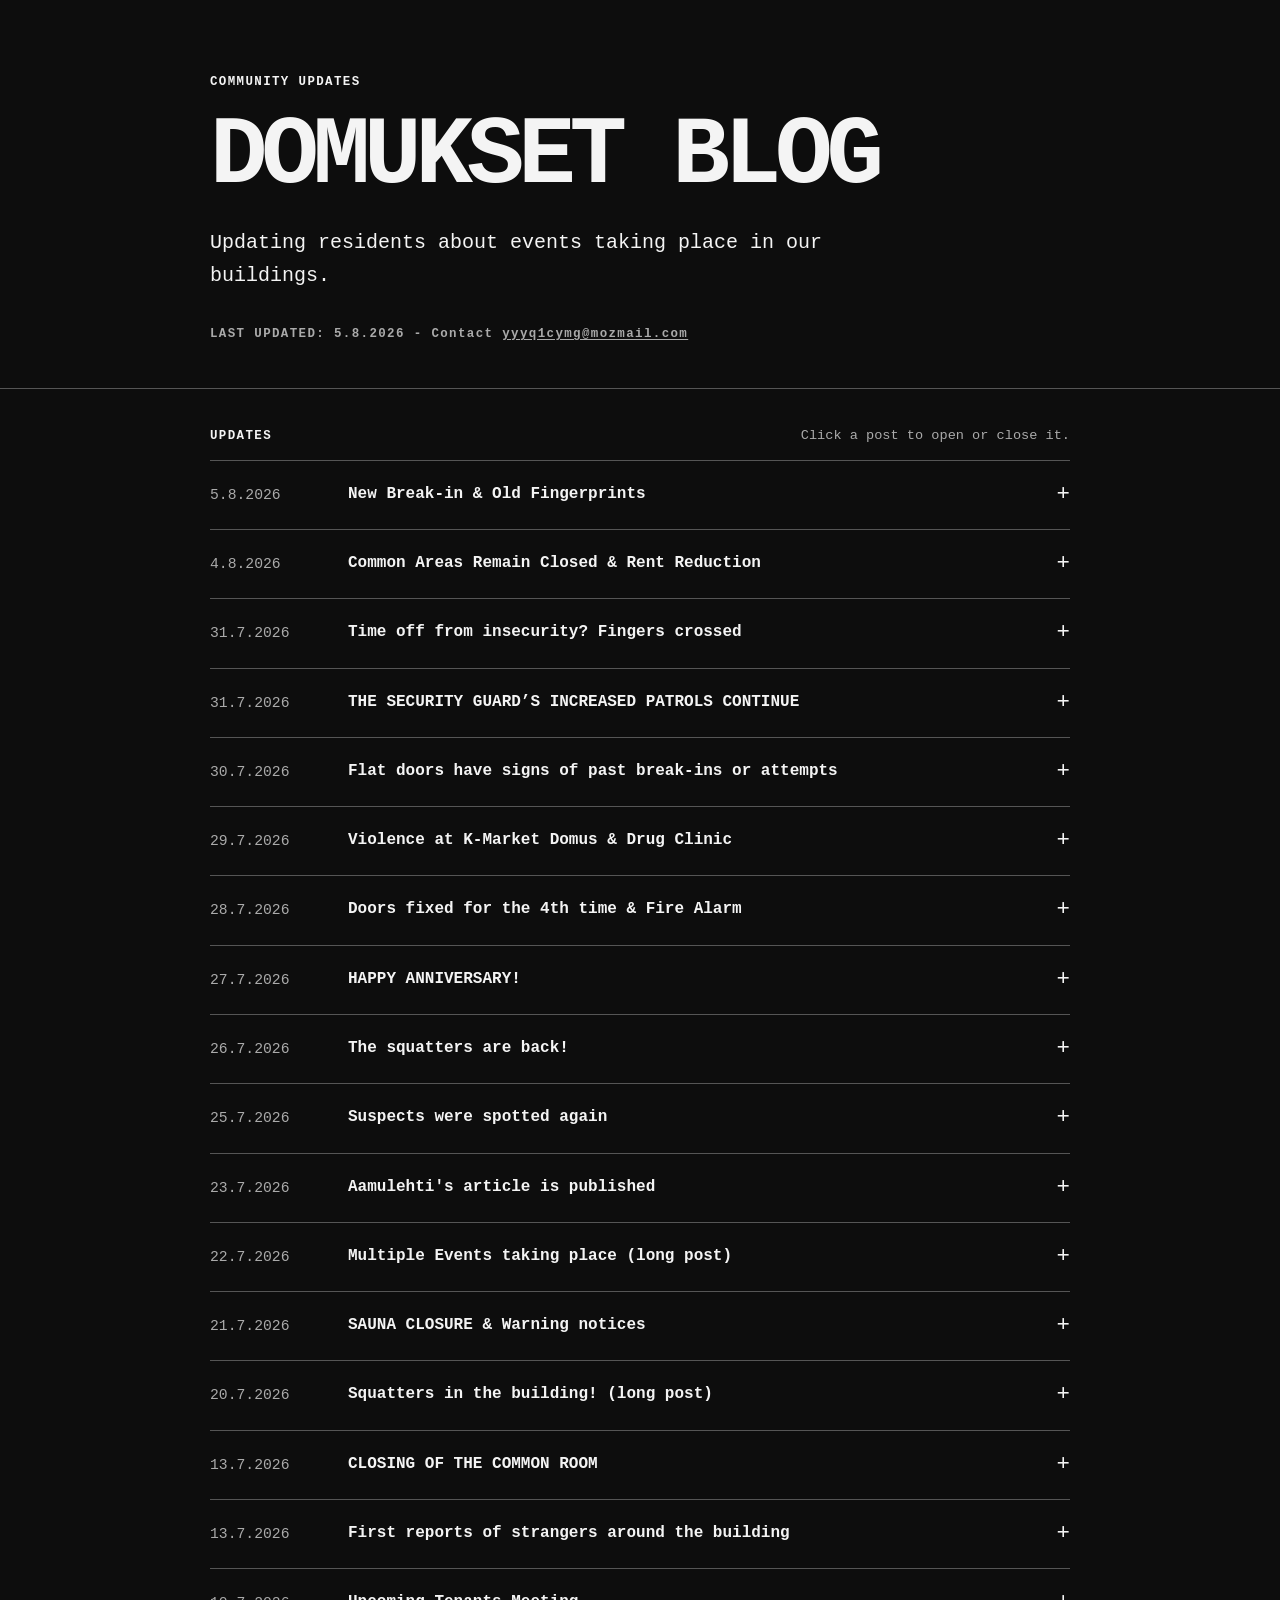
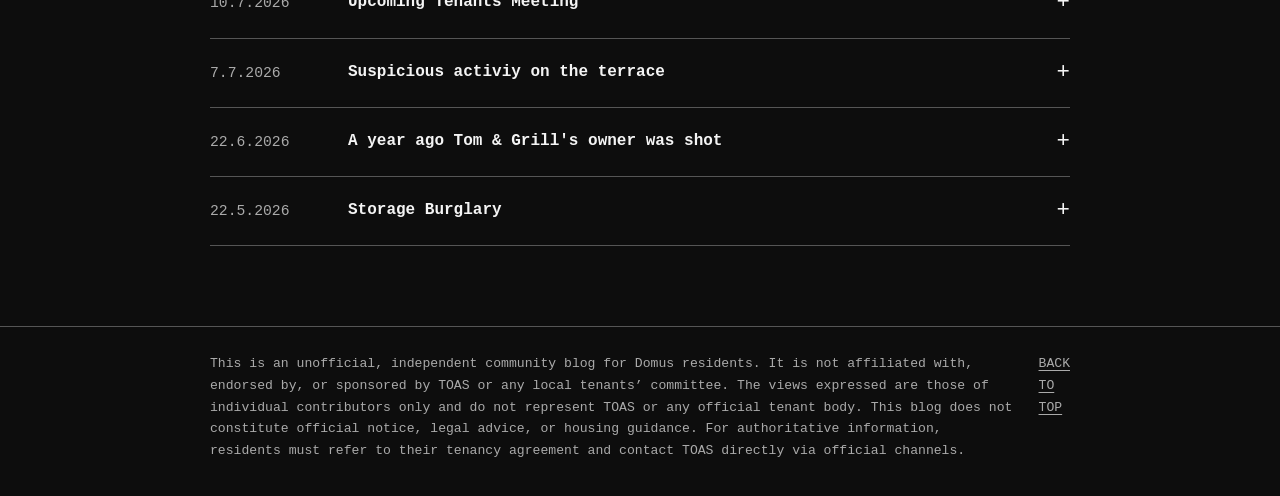
==== commit 9e2ec7db: "Update index.html" ====
--- a/index.html
+++ b/index.html
@@ -22,7 +22,6 @@
   document.getElementById('email-container').innerHTML = '<a href="mailto:' + email + '">' + email + '</a>';
 }, 500);</script>
 	
-<div id="email-container"></div>
     <p class="updated">LAST UPDATED: <time datetime="2026-08-05">5.8.2026</time> - Contact <span id="email-container">Loading email...</span></p>
    </div>
   </header>
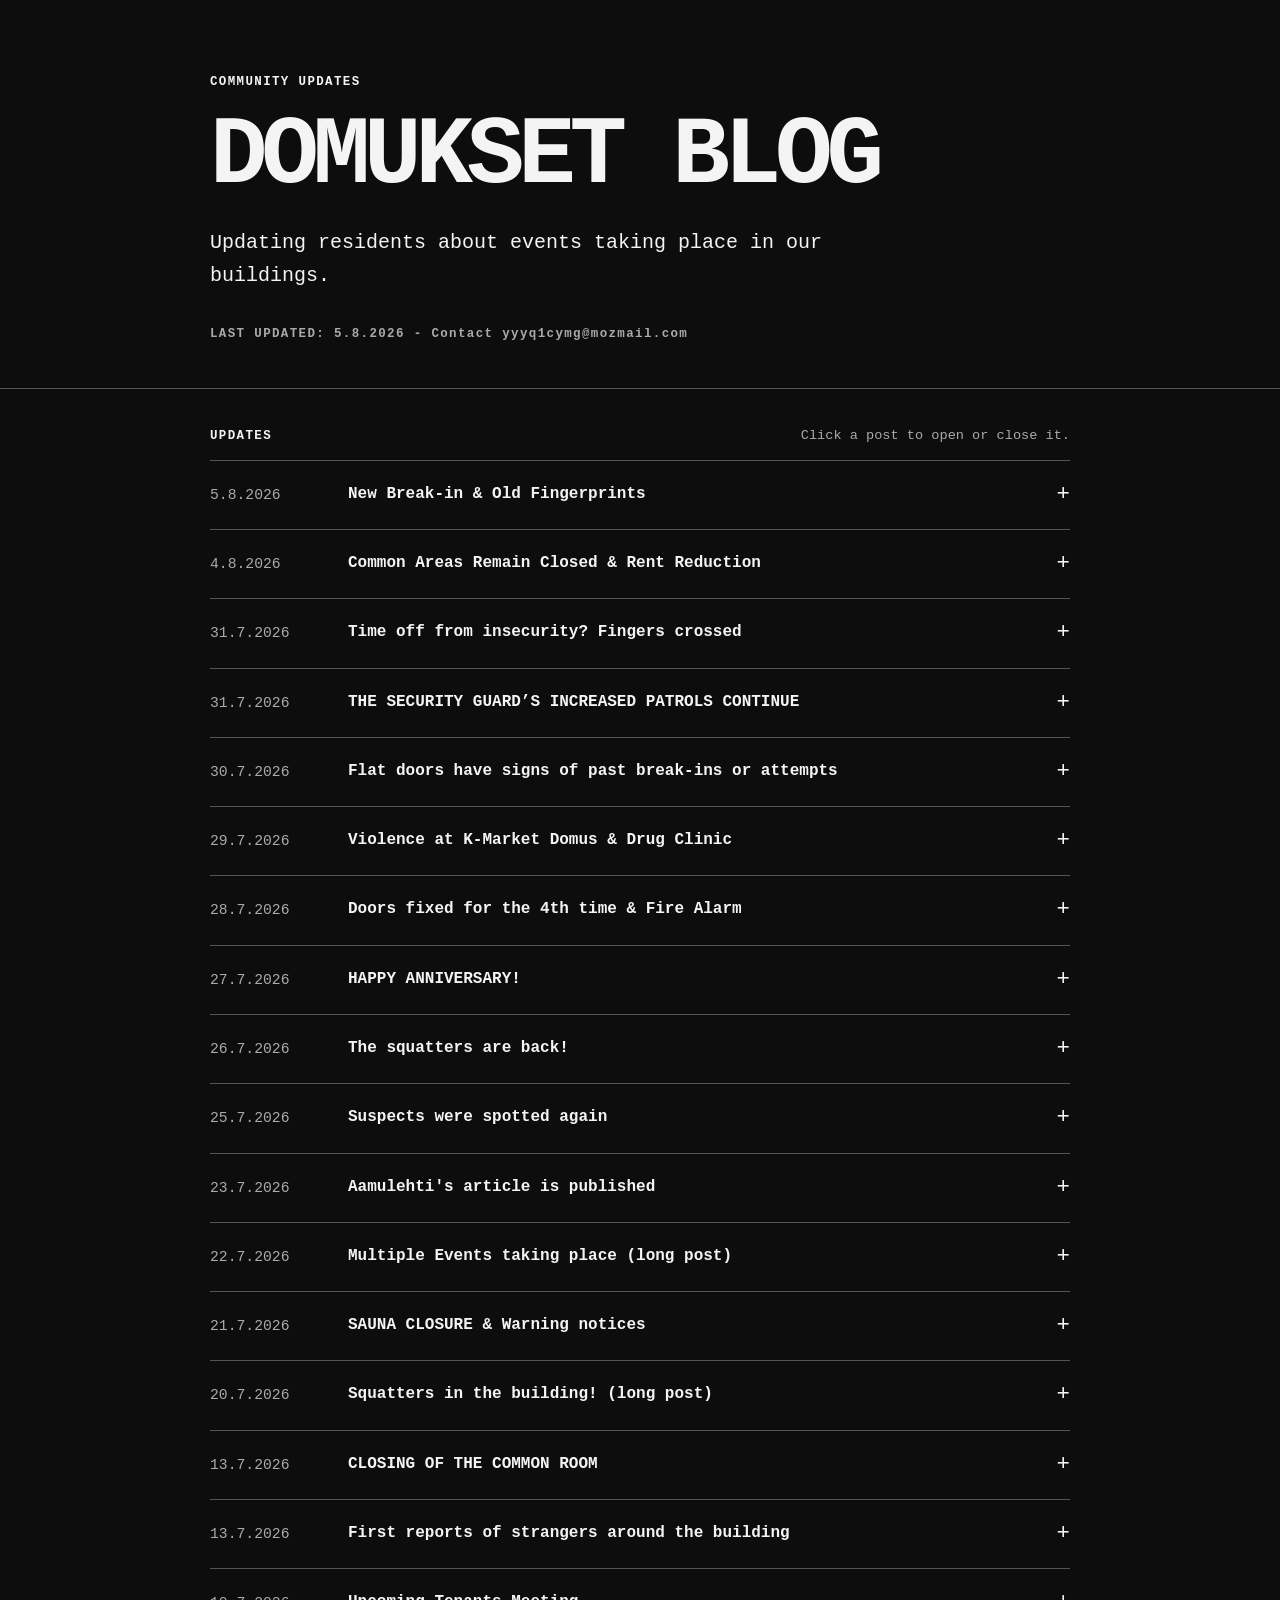
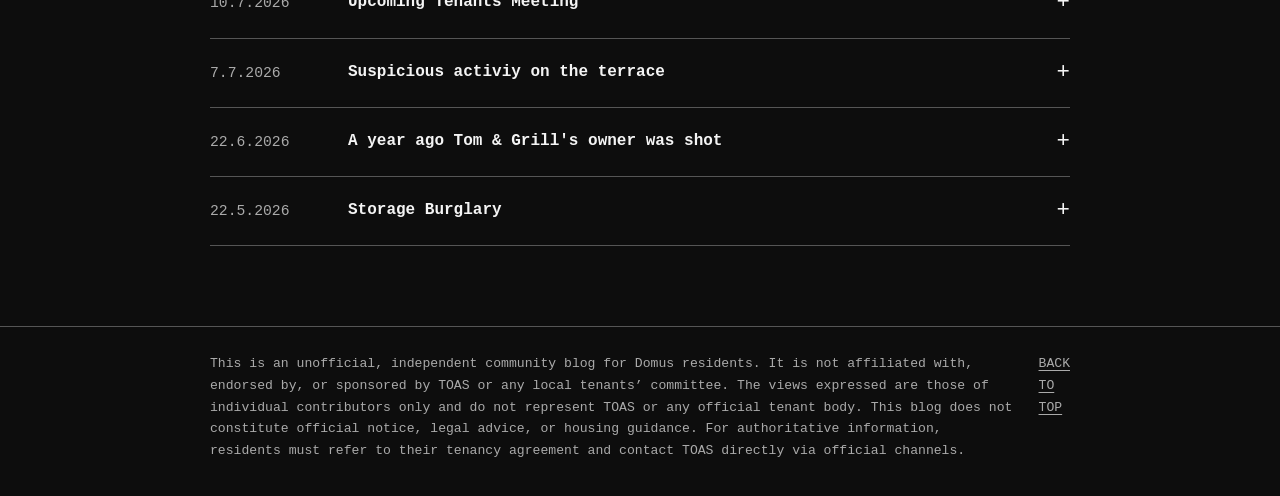
==== commit 23604782: "Update index.html" ====
--- a/index.html
+++ b/index.html
@@ -19,7 +19,7 @@
 	<script>setTimeout(function() {
   const parts = ['yy', 'yq', '1c', 'ym', 'g@', 'moz', 'mai', 'l.c', 'om'];
   const email = parts.join('');
-  document.getElementById('email-container').innerHTML = '<a href="mailto:' + email + '">' + email + '</a>';
+  document.getElementById('email-container').innerHTML = '<a style="text-decoration: none;" href="mailto:' + email + '">' + email + '</a>';
 }, 500);</script>
 	
     <p class="updated">LAST UPDATED: <time datetime="2026-08-05">5.8.2026</time> - Contact <span id="email-container">Loading email...</span></p>
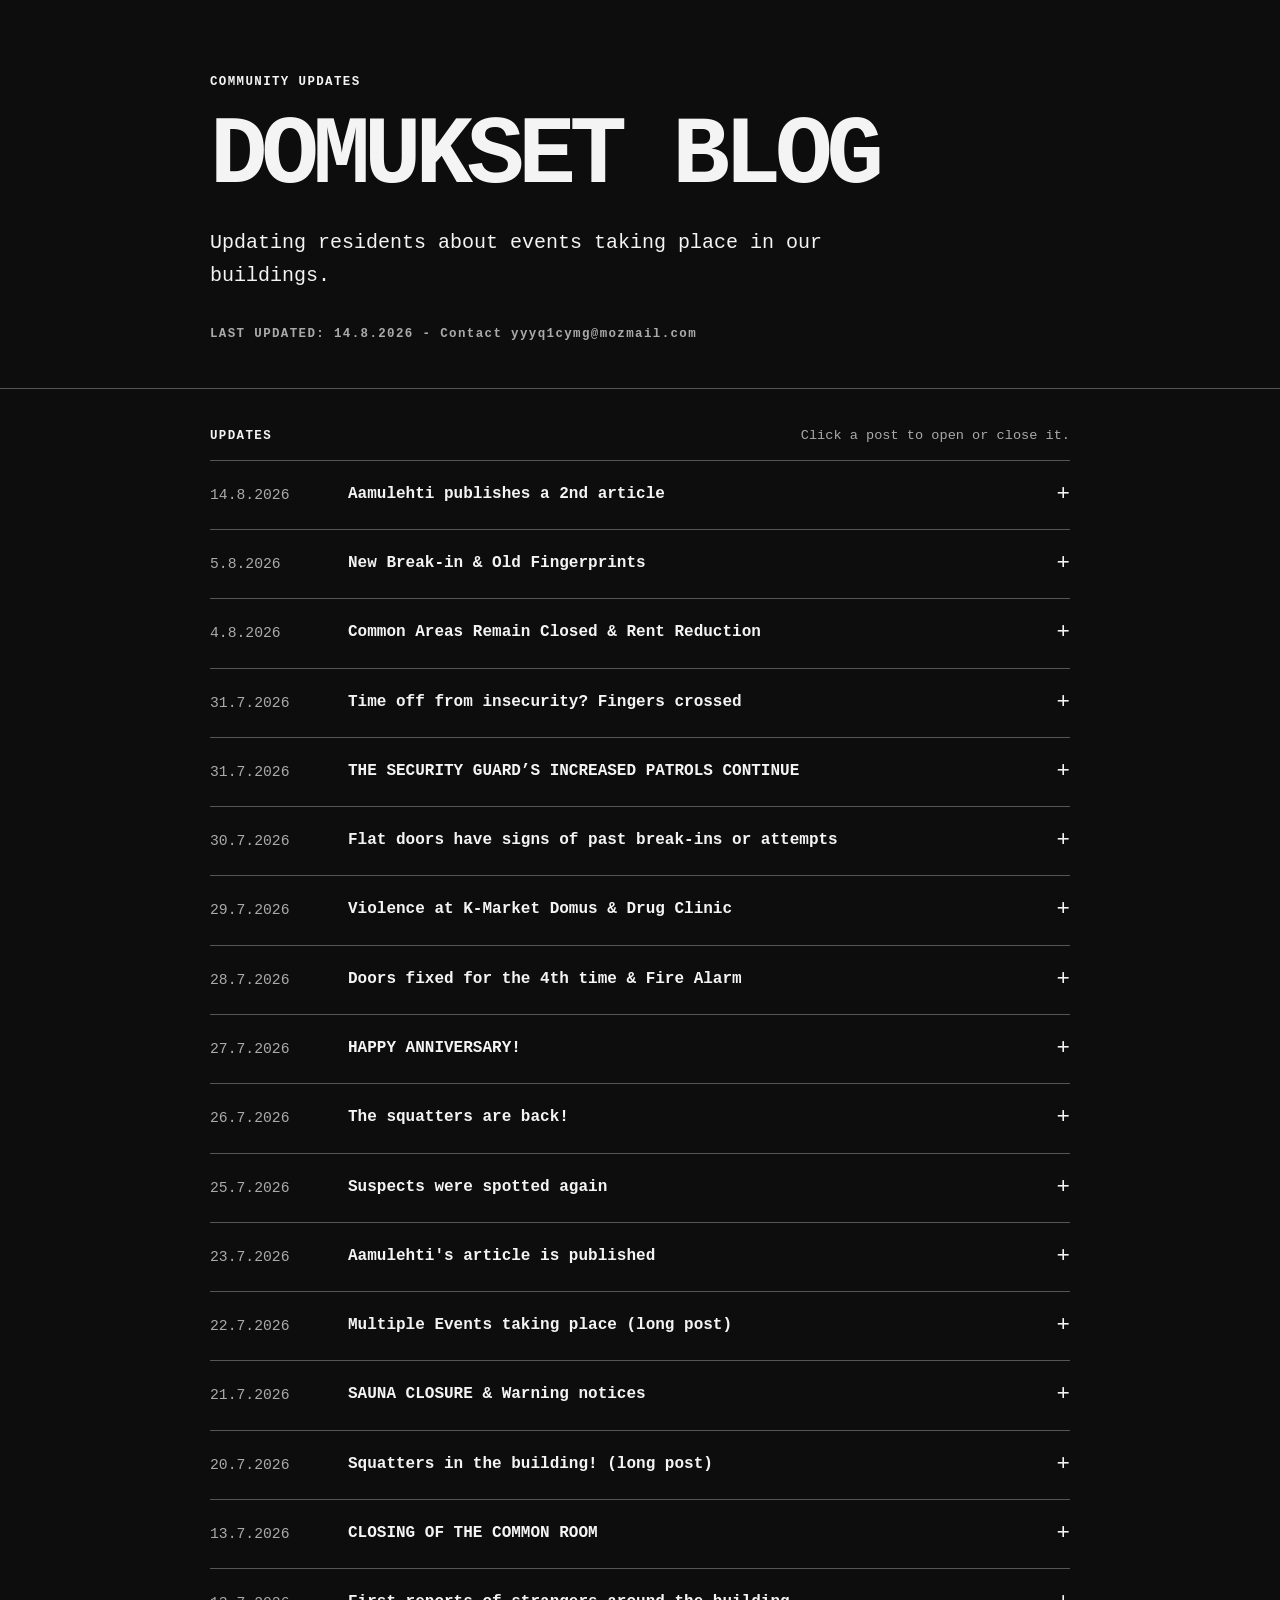
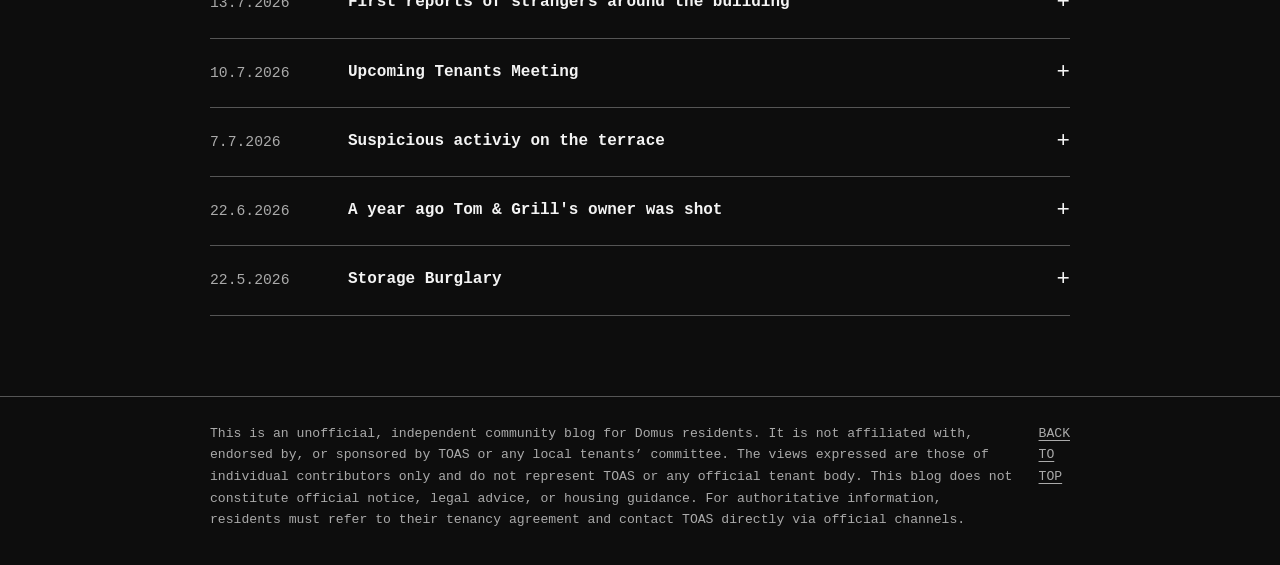
==== commit 6138befe: "Update index.html" ====
--- a/index.html
+++ b/index.html
@@ -22,7 +22,7 @@
   document.getElementById('email-container').innerHTML = '<a style="text-decoration: none;" href="mailto:' + email + '">' + email + '</a>';
 }, 500);</script>
 	
-    <p class="updated">LAST UPDATED: <time datetime="2026-08-05">5.8.2026</time> - Contact <span id="email-container">Loading email...</span></p>
+    <p class="updated">LAST UPDATED: <time datetime="2026-08-14">14.8.2026</time> - Contact <span id="email-container">Loading email...</span></p>
    </div>
   </header>
   <main class="page">
@@ -51,8 +51,8 @@
     <p>Write the update here.</p>
     <div class="photos">
       <figure>
-        <a class="photo-link" href="images/260730-1.jpg">
-          <img src="images/260730-1.jpg" alt="" loading="lazy" decoding="async">
+        <a class="photo-link" href="images/xxx.jpg">
+          <img src="images/xxx.jpg" alt="" loading="lazy" decoding="async">
         </a>
         <figcaption>Write caption.</figcaption>
       </figure>
@@ -60,6 +60,50 @@
   </div>
 </details>
 ============================================================== -->
+
+<details class="post">
+  <summary>
+    <span class="post-date">
+      <time datetime="2026-08-14">14.8.2026</time>
+    </span>
+    <span class="post-title">Aamulehti publishes a 2nd article</span>
+    <span class="post-toggle" aria-hidden="true"></span>
+  </summary>
+  <div class="post-body">
+    <p>Source: <a href="https://www.aamulehti.fi/tampere/art-2000012190842.html" target="_blank" rel="noopener noreferrer">Aamulehti</a></p>
+    <p><strong>Severe harassment continues in a large student housing building in Tampere – some residents are considering moving</strong></p>
+    <p>New break-in attempts have occurred in a student housing building in Kaleva, Tampere, despite increased security patrols. Some residents fear that the vandalism will eventually lead to someone getting injured.</p>
+    <p>Despite increased security, Toas's Uusi Domus has been targeted by new break-in attempts. The building is a student housing complex with 138 apartments in Kaleva, Tampere.</p>
+    <p>According to residents, there have been at least two attempted break-ins into the sauna and club rooms of the Uusi Domus student housing building in late July and early August. Aamulehti first reported on the student housing building plagued by troublemakers on July 23.</p>
+    <p>According to the Tampere Student Housing Foundation (Toas), which is responsible for the building, all new incidents have been reported to the police. Photos taken by a resident show marks of forced entry on the door frames of the sauna and club room.</p>
+    <p>The Police of Inner Finland confirm they are investigating the incident that occurred on July 26 as criminal damage. Detective Chief Inspector Joni Länsipuro says that the August incident was not found in the police's information systems at least as of August 12.</p>
+    <p>Additionally, the police are investigating an act of vandalism that took place at Uusi Domus between July 7 and 23. According to the police, the club room door had been forced open multiple times, and unauthorized intoxicated persons had been encountered on several occasions by residents, a cleaner, a maintenance man, and a security guard. The police state that the perpetrators had tampered with the building's exterior doors so that they would not lock properly. The police also confirm that drug paraphernalia was found in the club room.</p>
+    <p>The suspects are believed to be outsiders. Toas has attempted to calm the situation by, for example, increasing security patrols and closing the building's shared club and sauna facilities, where outsiders had been spending time. However, interviewed residents consider these measures insufficient. They are not named in the article because they feel unsafe due to the situation. Aamulehti is aware of the residents' identities.</p>
+    <p>"Many people feel a great deal of frustration toward Toas in this situation," says one student living in Uusi Domus.</p>
+    <p>Frustration is echoed in the comments of other interviewees. The problems have been ongoing in the building for some time. For example, in May, the building's basement storage areas were broken into. Some residents fear it is only a matter of time before the vandalism leads to someone getting injured.</p>
+    <p>Residents have suggested to Toas, among other things, the installation of surveillance cameras, but this has not been done, at least so far. One resident feels that closing the sauna and club facilities has not improved safety but rather has left the common areas empty for intruders to use.</p>
+    <p>In July, Toas disabled the Kulku access app to prevent misuse. According to residents, the decision was only made after multiple risk reports.</p>
+    <p>Residents feel that Toas has downplayed the situation and that residents were not told directly right away that the facilities had been broken into.</p>
+    <p>"Perhaps the most irritating thing has been the feeling that the situation is not being taken seriously," sums up a student who has lived in the building for about a year and a half. Several residents say they have even considered moving because of the situation.</p>
+    <p><strong>Measures continue</strong></p>
+    <p>Toas's CEO Kirsi Koski understands the residents' concern. Despite the new break-in attempts, she states that the situation has calmed down compared to a few weeks ago.</p>
+    <p>All security measures are still in place, Koski says.</p>
+    <p>"The situation has been made at least manageable."</p>
+    <p>The building's common areas remain closed for now, but their reopening is reviewed on a weekly basis. For security reasons, Koski does not disclose details about the building's security patrols but says they are intensive.</p>
+    <p>The acquisition of surveillance cameras has also been discussed, and cooperation with the police is ongoing, according to her.</p>
+    <p>Regarding communication with residents, Koski believes Toas has acted appropriately for the situation. The decision not to inform residents about the incidents in detail from the very beginning was primarily to avoid inciting panic.</p>
+    <p>"There are always two sides to removing an app from use, because someone might feel it made access more difficult. We always have to use our judgment."</p>
+    <p>Koski hopes residents will continue to reach out with a low threshold.</p>
+    <p>"I would hope that residents recognize that we do care."</p>
+    <p><strong>Problems elsewhere as well</strong></p>
+    <p>In addition to Uusi Domus, acts of vandalism have occurred in the past couple of years at other Toas properties in Kaleva, including Vanha Domus and Ninansammo. One interviewee said an acquaintance had also moved out of a student housing building in Hervanta due to security issues.</p>
+    <p>Koski clarifies that various isolated incidents have indeed occurred, but the situation at Uusi Domus has been exceptional in its recurrence.</p>
+    <p>According to Koski, all Toas properties have security patrols, and they are increased if security issues arise. Toas's total security costs have risen to €150,000 in recent years, compared to less than €100,000 previously.</p>
+    <p>According to Koski, thefts and attempted thefts are not more prominent at Toas properties than elsewhere in Tampere. She also notes that increased substance abuse is reflected in various side effects across the city.</p>
+    <p>Unrest has been more widespread in the vicinity of the student housing buildings in Kaleva, as a group of four attempted to steal food from K-Market Domus at the end of July. The same store was robbed last August. About a year ago, the owner of the Tom & Grill Kaleva restaurant was attacked in front of his restaurant by a stranger.</p>
+  </div>
+</details>
+
 
 
 <details class="post">
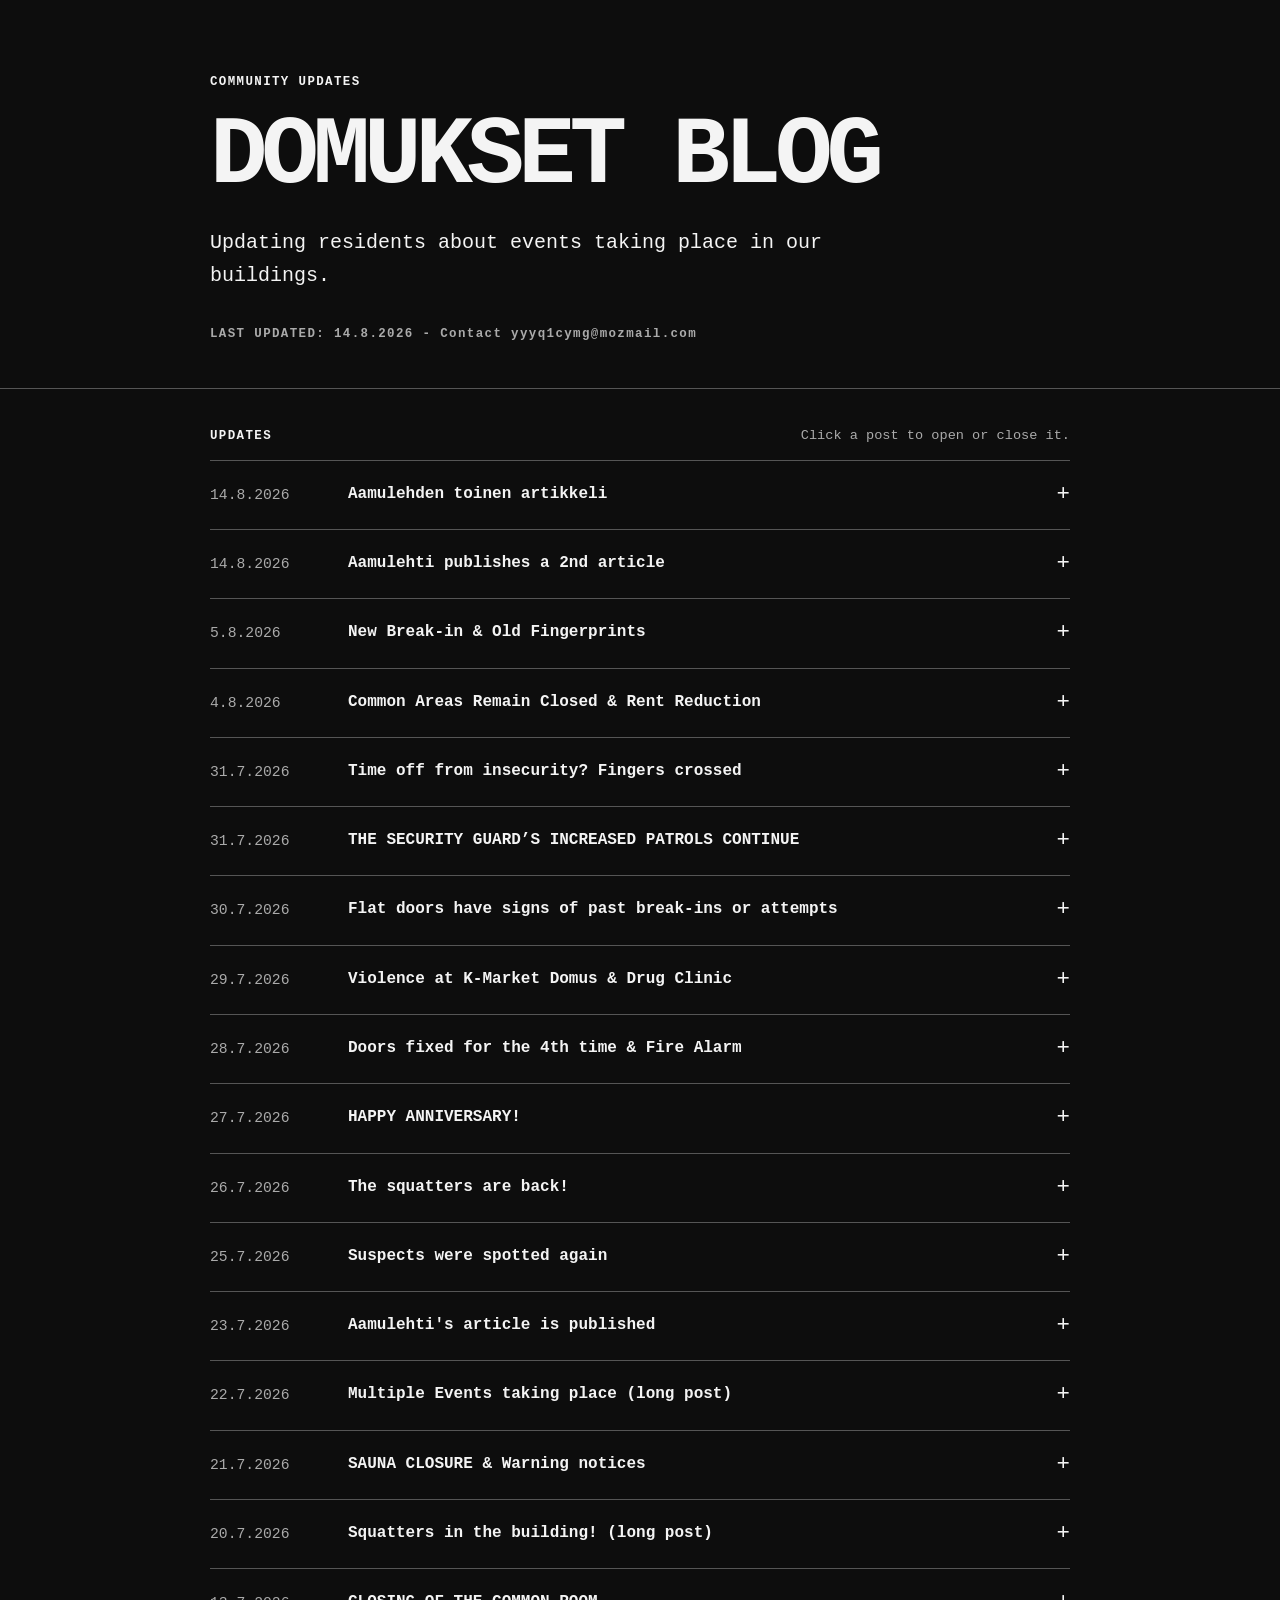
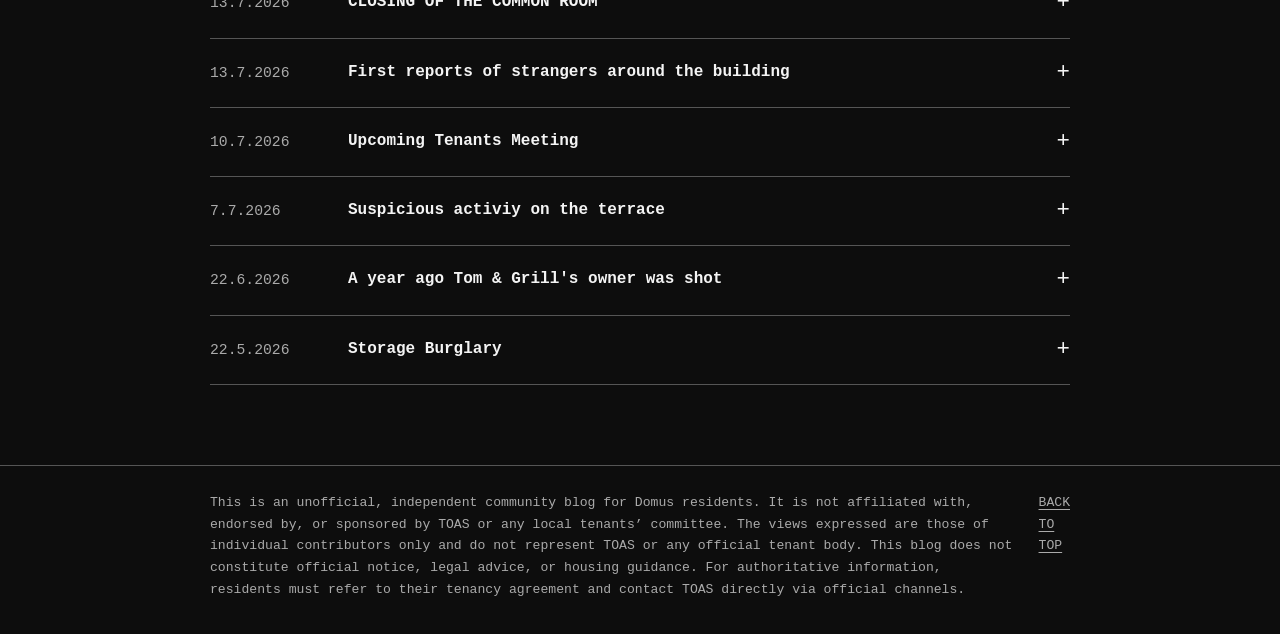
==== commit 344e2842: "Update index.html" ====
--- a/index.html
+++ b/index.html
@@ -60,6 +60,51 @@
   </div>
 </details>
 ============================================================== -->
+
+<details class="post">
+  <summary>
+    <span class="post-date">
+      <time datetime="2026-08-14">14.8.2026</time>
+    </span>
+    <span class="post-title">Aamulehden toinen artikkeli</span>
+    <span class="post-toggle" aria-hidden="true"></span>
+  </summary>
+  <div class="post-body">
+    <p>Lähde: <a href="https://www.aamulehti.fi/tampere/art-2000012190842.html" target="_blank" rel="noopener noreferrer">Aamulehti</a></p>
+    <p><strong>Raju häiriköinti jatkuu isossa opiskelijatalossa Tampereella – osa asukkaista harkitsee muuttoa</strong></p>
+    <p>Tampereen Kalevassa sijaitsevassa opiskelijatalossa on ilmennyt uusia murtoyrityksiä lisätystä vartioinnista huolimatta. Osa asukkaista pelkää, että vahingonteot johtavat vielä jonkun loukkaantumiseen.</p>
+    <p>Vartioinnin lisäämisestä huolimatta Toasin Uusi Domus on joutunut uusien murtoyritysten kohteeksi. Kyseessä on 138 asunnon opiskelijatalo Tampereen Kalevassa.</p>
+    <p>Tampereen Kalevassa sijaitsevan Uusi Domus -opiskelijatalon sauna- ja kerhotiloihin on asukkaiden mukaan yritetty murtautua ainakin kahdesti heinäkuun lopussa ja elokuun alussa. Aamulehti uutisoi häirikköjen piinaamasta opiskelijatalosta ensimmäisen kerran 23. heinäkuuta.</p>
+    <p>Talosta vastaavan Tampereen opiskelija-asuntosäätiön eli Toasin mukaan kaikista uusista tapauksista on tehty ilmoitus poliisille. Asukkaan ottamissa kuvissa saunan ja kerhohuoneen ovenkarmeissa näkyy jälkiä voimankäytöstä.</p>
+    <p>Sisä-Suomen poliisi vahvistaa tutkivansa 26. heinäkuuta sattunutta tapausta vahingontekona. Rikosylikomisario Joni Länsipuro kertoo, että elokuun tapausta ei löytynyt poliisin tietojärjestelmistä ainakaan 12. elokuuta.</p>
+    <p>Lisäksi poliisi tutkii Uudessa Domuksessa 7.–23. heinäkuuta tapahtunutta vahingontekoa. Poliisin mukaan talon kerhohuoneen ovi on murrettu auki useaan kertaan, minkä lisäksi talosta on tavattu moneen otteeseen luvattomia päihtyneitä henkilöitä asukkaiden, siivoojan, huoltomiehen sekä vartijan toimesta. Poliisin mukaan tekijät ovat käsitelleet talon ulko-ovia niin, etteivät ne ole päässeet lukkiutumaan. Lisäksi poliisi vahvistaa, että kerhohuoneelta on löydetty huumausaineen käyttöön sopivia välineitä.</p>
+    <p>Tapauksista epäillään ulkopuolisia. Toas on pyrkinyt rauhoittamaan tilannetta lisäämällä esimerkiksi vartiointia ja poistamalla käytöstä talon yhteiset kerho- ja saunatilat, joissa ulkopuoliset ovat viettäneet aikaa. Haastatellut talon asukkaat pitävät keinoja tästä huolimatta riittämättöminä. He eivät esiinny jutussa nimillään, koska kokevat turvattomuutta tilanteen takia. Aamulehdellä on tiedossa asukkaiden henkilöllisyydet.</p>
+    <p>"Monilla on isoja turhautumisen tunteita Toasia kohtaan tässä tilanteessa", toteaa yksi Uudessa Domuksessa asuvista opiskelijoista.</p>
+    <p>Turhautuminen toistuu myös muiden haastateltujen puheissa. Ongelmat ovat jatkuneet rakennuksessa jo pidempään. Esimerkiksi toukokuussa talon kellarivarastoihin murtauduttiin. Osa asukkaista pelkää olevan vain ajan kysymys, ennen kuin vahingonteot johtavat jonkun loukkaantumiseen.</p>
+    <p>Asukkaat ovat ehdottaneet Toasille muun muassa valvontakameroiden hankkimista, mutta näin ei ainakaan toistaiseksi ole tehty. Erään asukkaan mielestä myöskään sauna- ja kerhotilojen sulku ei ole lisännyt turvallisuutta vaan päinvastoin tyhjentänyt yhteiset tilat tunkeutujien käyttöön.</p>
+    <p>Heinäkuussa Toas poisti Kulku-sovelluksen käytöstä väärinkäytösten estämiseksi. Asukkaiden mukaan päätös tehtiin vasta useiden riski-ilmoitusten jälkeen.</p>
+    <p>Asukkaat kokevat Toasin silotelleen tilannetta, eikä asukkaille kerrottu heti suoraan, että tiloihin on murtauduttu.</p>
+    <p>"Ehkä kaikista eniten on hiertänyt se, että on tullut sellainen tunne, ettei tilannetta oteta tosissaan", summaa talossa noin puolitoista vuotta asunut opiskelija. Useampi asukas kertoo pohtineensa jopa muuttoa tilanteen vuoksi.</p>
+    <p><strong>Toimia jatkettu</strong></p>
+    <p>Toasin toimitusjohtaja Kirsi Koski ymmärtää asukkaiden huolen. Uusista murtoyrityksistä huolimatta hän kuitenkin toteaa tilanteen rauhoittuneen muutaman viikon takaisesta.</p>
+    <p>Kaikki turvatoimenpiteet ovat edelleen käytössä, Koski sanoo.</p>
+    <p>"Tilanne on saatu vähintäänkin tolkulliseksi."</p>
+    <p>Talon yhteiset tilat ovat pysyneet toistaiseksi suljettuina, mutta niiden avaamisesta käydään viikottaista arviointia. Turvallisuussyistä Koski ei avaa talon vartiointia tarkemmin, mutta kertoo sen olevan tiivistä.</p>
+    <p>Myös valvontakameroiden hankkiminen on hänen mukaansa ollut keskusteluissa, ja poliisin kanssa tehdään jatkuvaa yhteistyötä.</p>
+    <p>Asukkaille tiedottamisen suhteen Koski näkee Toasin toimineen tilanteeseen sopivalla tavalla. Sillä, ettei tapauksista alusta alkaen kerrottu asukkaille yksityiskohtaisesti, haluttiin välttää ennen kaikkea paniikin lietsomista.</p>
+    <p>"Siinäkin on aina puolensa, että otetaan joku sovellus käytöstä pois, koska jonkun mielestä se hankaloitti kulkua. Harkintaa joudutaan tekemään aina."</p>
+    <p>Asukkailta Koski toivoo jatkossakin yhteydenottoja matalalla kynnyksellä.</p>
+    <p>"Sen toivoisin, että asukkaat tunnistavat, että kyllä välitämme."</p>
+    <p><strong>Ongelmia muuallakin</strong></p>
+    <p>Vahingontekoa on Uuden Domuksen ohella ilmennyt parin viime vuoden sisällä ainakin niin ikään Kalevassa sijaitsevissa Toasin kohteissa Vanhassa Domuksessa sekä Ninansammossa. Eräs haastateltava kertoi tuttavansa muuttaneen pois myös Hervannassa sijaitsevasta opiskelijatalosta turvallisuusongelmien vuoksi.</p>
+    <p>Koski täsmentää, että erinäisiä yksittäisiä tilanteita on kyllä ollut, mutta Uuden Domuksen tilanne on poikennut aikaisemmista toistuvuudellaan.</p>
+    <p>Kaikissa Toasin kohteissa on Kosken mukaan vartiointia ja sitä lisätään, jos turvallisuusongelmia ilmenee. Toasin yhteenlasketut vartiointikustannukset ovat viime vuosina nousseet 150 000 euroon, kun aiemmin ne ovat olleet alle 100 000 euroa.</p>
+    <p>Kosken mukaan varkaudet ja niiden yritykset eivät korostu Toasin kohteissa muuhun Tampereeseen verrattuna. Hänen mukaansa myös lisääntynyt päihteidenkäyttö näkyy kaupungissa erilaisina lieveilmiöinä.</p>
+    <p>Kalevassa opiskelijatalojen tuntumassa levottomuutta on esiintynyt laajemminkin, sillä heinäkuun lopussa nelihenkinen seurue yritti varastaa ruokaa K-Market Domuksesta. Sama kauppa joutui ryöstön kohteeksi viime vuoden elokuussa. Noin vuosi sitten Tom & Grill Kaleva -ravintolan yrittäjä puolestaan joutui hänelle ennalta tuntemattoman tekijän hyökkäyksen kohteeksi ravintolansa edessä.</p>
+  </div>
+</details>
+
+
 
 <details class="post">
   <summary>
@@ -458,11 +503,7 @@
       </span>
      </summary>
      <div class="post-body">
-      <p>
-       <a href="https://www.aamulehti.fi/tampere/art-2000012159369.html">
-        https://www.aamulehti.fi/tampere/art-2000012159369.html
-       </a>
-      </p>
+      <p>Source: <a href="https://www.aamulehti.fi/tampere/art-2000012159369.html" target="_blank" rel="noopener noreferrer">Aamulehti</a></p>
       <div class="photos">
        <figure class="photo-item">
         <a class="photo-link" href="images/260723-1.jpg">
